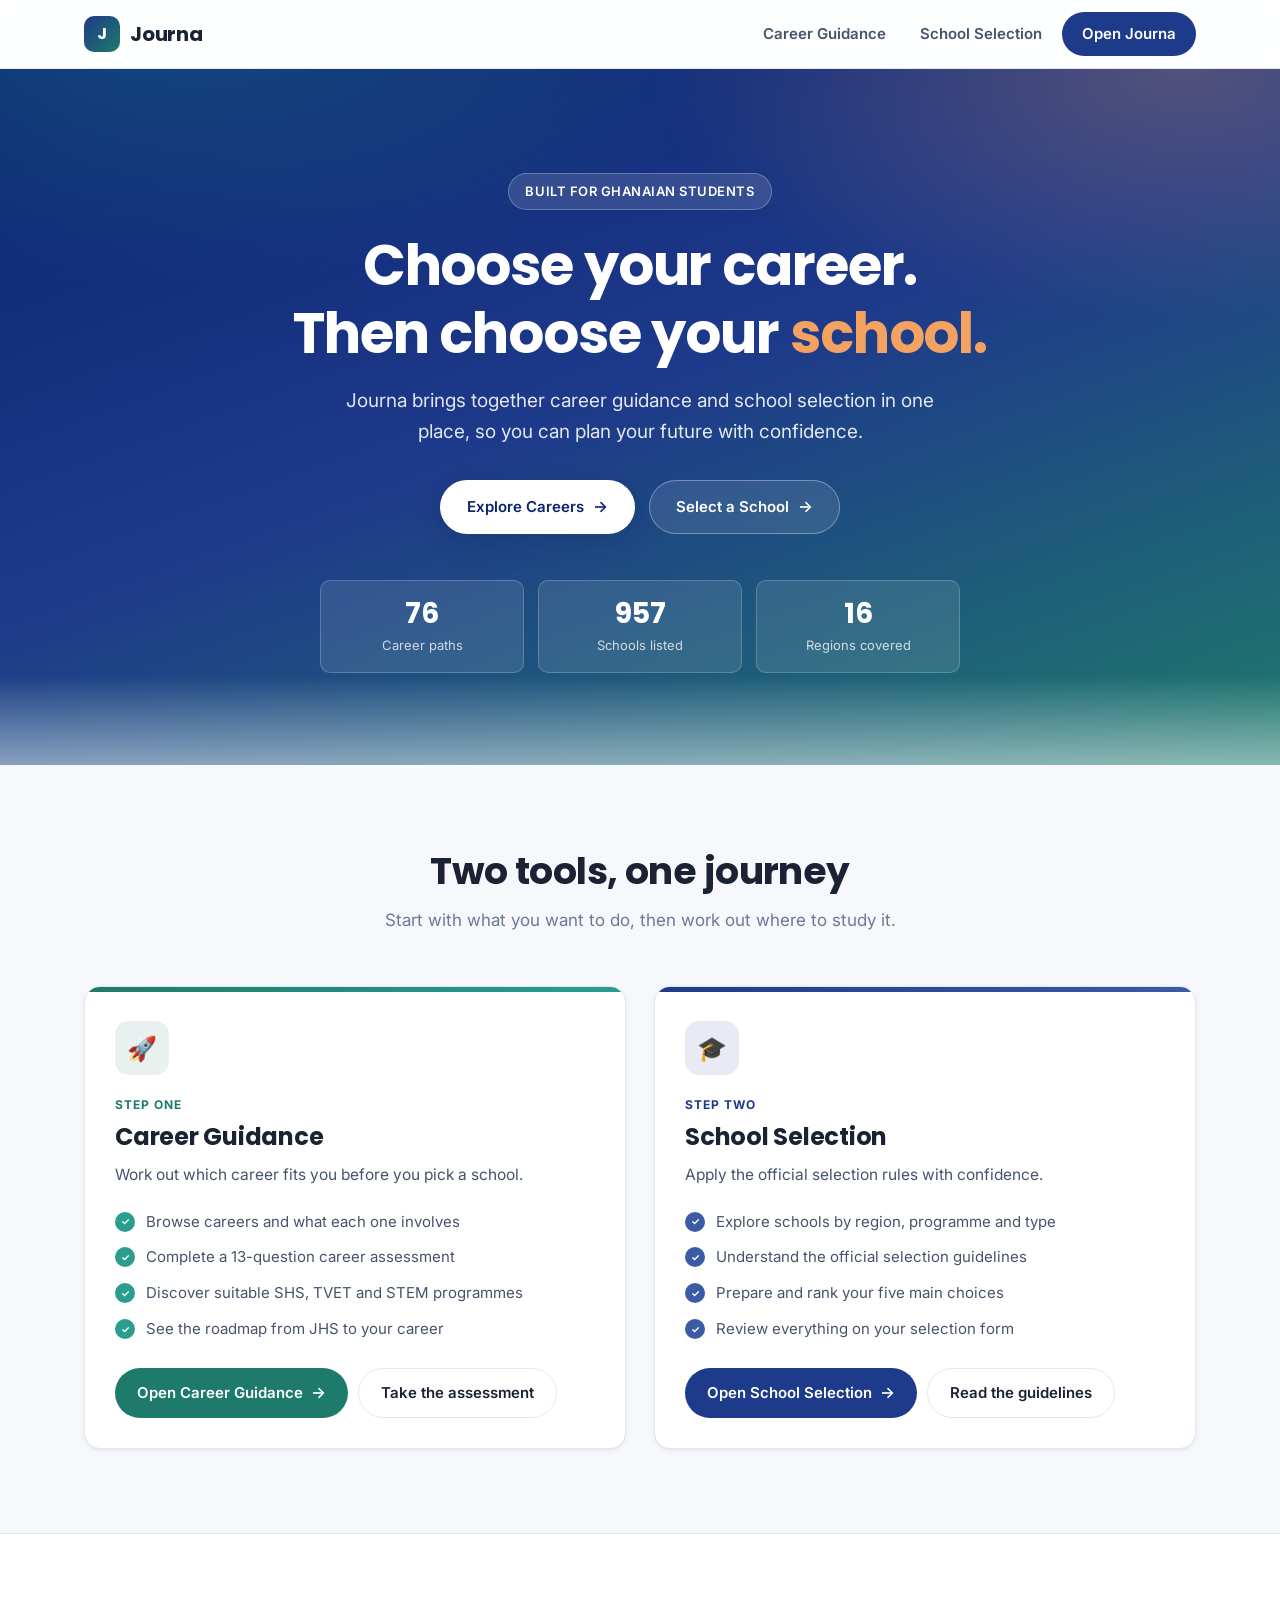
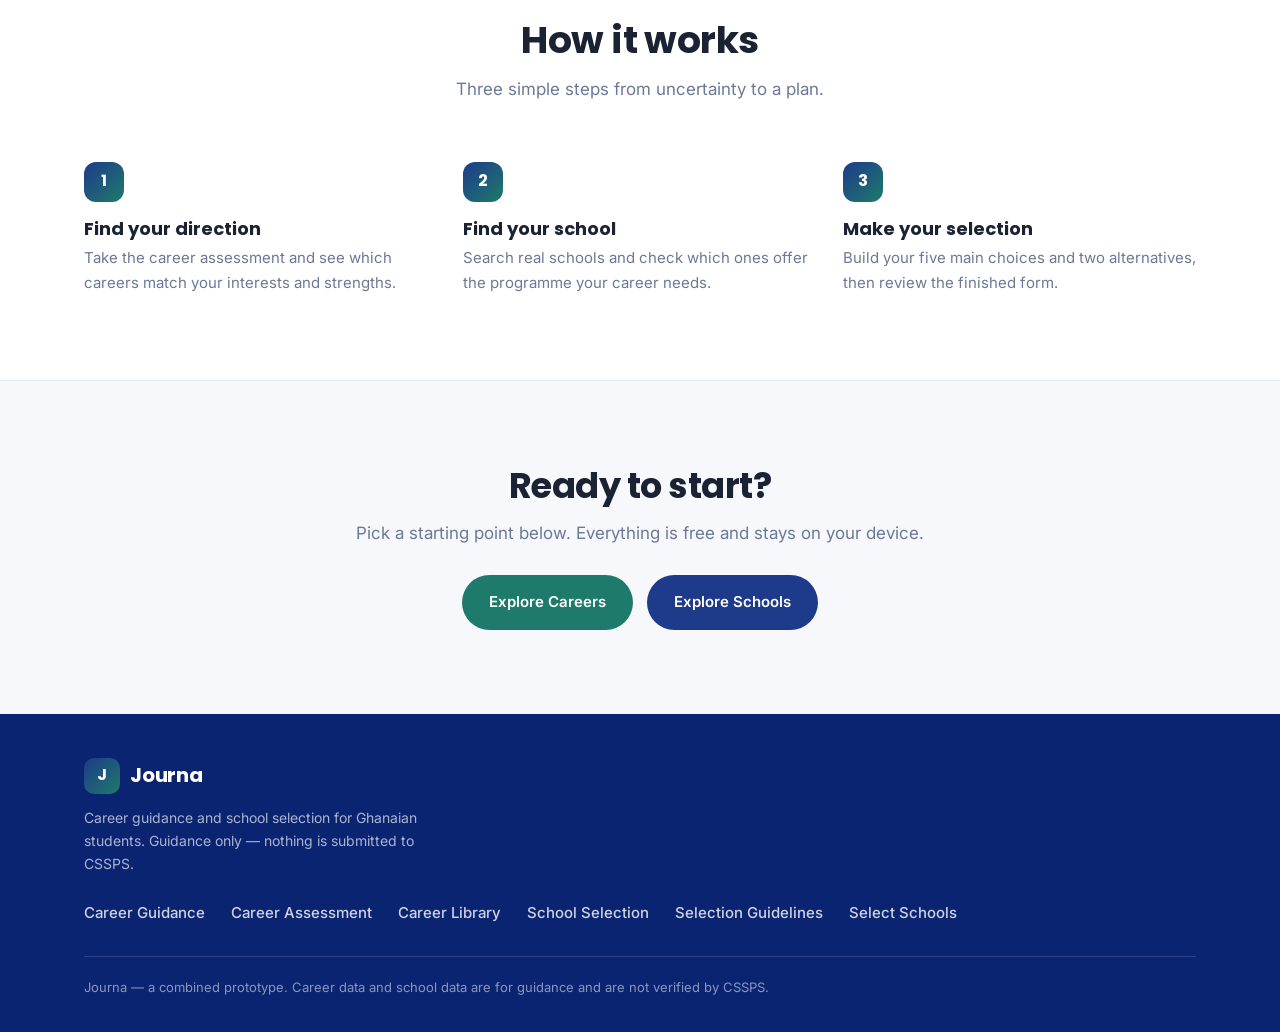
==== index.html @ 2ab00b9f "Initial commit: combined Journa product with landing page Combines two existing products into one re" ====
<!DOCTYPE html>
<html lang="en">
<head>
<meta charset="UTF-8">
<meta name="viewport" content="width=device-width, initial-scale=1.0">
<title>Journa - Career Guidance and School Selection for Ghanaian Students</title>
<meta name="description" content="Journa helps Ghanaian students choose a career and a school. Explore careers, take the assessment, find the right programme, and prepare your school selections.">

<link rel="preconnect" href="https://fonts.googleapis.com">
<link rel="preconnect" href="https://fonts.gstatic.com" crossorigin>
<link href="https://fonts.googleapis.com/css2?family=Inter:wght@400;500;600;700&family=Poppins:wght@600;700&display=swap" rel="stylesheet">

<style>
/* ============================================================
   JOURNA landing page - self-contained styles.
   Deliberately scoped to this file only so the two applications
   in career-guidance/ and school-selection/ keep their own designs.
   Palette matches the shared design tokens used by both apps.
   ============================================================ */

:root {
  --jn-navy: #1E3A8A;
  --jn-navy-dark: #0A2472;
  --jn-navy-light: #3B5BA5;
  --jn-teal: #1E7B6B;
  --jn-teal-light: #2A9D8F;
  --jn-orange: #F4A261;
  --jn-coral: #E76F51;
  --jn-ink: #1A2233;
  --jn-body: #46536B;
  --jn-muted: #6B7896;
  --jn-line: #E2E8F2;
  --jn-bg: #F6F8FC;
  --jn-white: #FFFFFF;
  --jn-radius: 16px;
  --jn-radius-sm: 10px;
  --jn-shadow-sm: 0 1px 2px rgba(26, 34, 51, .06), 0 2px 8px rgba(26, 34, 51, .04);
  --jn-shadow: 0 4px 12px rgba(26, 34, 51, .07), 0 12px 32px rgba(26, 34, 51, .07);
  --jn-shadow-lg: 0 8px 24px rgba(26, 34, 51, .10), 0 24px 56px rgba(26, 34, 51, .10);
  --jn-max: 1160px;
  --jn-font: 'Inter', -apple-system, BlinkMacSystemFont, 'Segoe UI', Roboto, Helvetica, Arial, sans-serif;
  --jn-display: 'Poppins', var(--jn-font);
}

*, *::before, *::after { box-sizing: border-box; }

html { scroll-behavior: smooth; }

body {
  margin: 0;
  font-family: var(--jn-font);
  color: var(--jn-body);
  background: var(--jn-bg);
  line-height: 1.65;
  -webkit-font-smoothing: antialiased;
}

h1, h2, h3, h4 { font-family: var(--jn-display); color: var(--jn-ink); line-height: 1.2; margin: 0; }
p { margin: 0; }
a { color: inherit; }

.jn-wrap { width: 100%; max-width: var(--jn-max); margin: 0 auto; padding: 0 24px; }

/* ---------- Top bar ---------- */
.jn-topbar {
  position: sticky; top: 0; z-index: 50;
  background: rgba(255, 255, 255, .88);
  backdrop-filter: blur(12px);
  -webkit-backdrop-filter: blur(12px);
  border-bottom: 1px solid var(--jn-line);
}
.jn-topbar-inner {
  display: flex; align-items: center; justify-content: space-between;
  gap: 16px; min-height: 68px;
}
.jn-brand { display: inline-flex; align-items: center; gap: 10px; text-decoration: none; }
.jn-brand-mark {
  width: 36px; height: 36px; border-radius: 10px; flex: 0 0 auto;
  background: linear-gradient(135deg, var(--jn-navy) 0%, var(--jn-teal) 100%);
  color: var(--jn-white); font-family: var(--jn-display); font-weight: 700;
  display: inline-flex; align-items: center; justify-content: center; font-size: 1rem;
}
.jn-brand-name { font-family: var(--jn-display); font-weight: 700; font-size: 1.25rem; color: var(--jn-ink); letter-spacing: -.01em; }
.jn-brand-tag { display: none; color: var(--jn-muted); font-size: .8125rem; font-weight: 500; }

.jn-nav { display: flex; align-items: center; gap: 6px; }
.jn-nav a {
  text-decoration: none; font-weight: 600; font-size: .9375rem;
  padding: 9px 14px; border-radius: 999px; color: var(--jn-body);
  transition: background .18s ease, color .18s ease;
  white-space: nowrap;
}
.jn-nav a:hover { background: var(--jn-bg); color: var(--jn-navy); }
.jn-nav a.jn-nav-cta {
  background: var(--jn-navy); color: var(--jn-white); padding: 10px 20px;
}
.jn-nav a.jn-nav-cta:hover { background: var(--jn-navy-dark); color: var(--jn-white); }

/* ---------- Hero ---------- */
.jn-hero {
  position: relative; overflow: hidden;
  background:
    radial-gradient(1000px 460px at 12% -10%, rgba(42, 157, 143, .30), transparent 62%),
    radial-gradient(880px 420px at 92% 0%, rgba(244, 162, 97, .26), transparent 60%),
    linear-gradient(160deg, #0A2472 0%, #1E3A8A 48%, #1E7B6B 100%);
  color: var(--jn-white);
  padding: clamp(56px, 9vw, 104px) 0 clamp(52px, 8vw, 92px);
}
.jn-hero::after {
  content: ""; position: absolute; inset: auto 0 -1px; height: 90px;
  background: linear-gradient(to bottom, transparent, var(--jn-bg));
  opacity: .5; pointer-events: none;
}
.jn-hero-inner { position: relative; z-index: 1; text-align: center; max-width: 780px; margin: 0 auto; }
.jn-eyebrow {
  display: inline-flex; align-items: center; gap: 8px;
  background: rgba(255, 255, 255, .13);
  border: 1px solid rgba(255, 255, 255, .26);
  padding: 7px 16px; border-radius: 999px;
  font-size: .8125rem; font-weight: 600; letter-spacing: .04em; text-transform: uppercase;
  margin-bottom: 22px;
}
.jn-hero h1 {
  color: var(--jn-white); font-size: clamp(2.1rem, 6vw, 3.5rem);
  letter-spacing: -.02em; margin-bottom: 18px;
}
.jn-hero h1 span { color: var(--jn-orange); }
.jn-hero-lead { font-size: clamp(1rem, 2.4vw, 1.1875rem); color: rgba(255,255,255,.88); max-width: 620px; margin: 0 auto 32px; }
.jn-hero-actions { display: flex; flex-wrap: wrap; gap: 14px; justify-content: center; }
.jn-btn {
  display: inline-flex; align-items: center; justify-content: center; gap: 9px;
  padding: 14px 26px; border-radius: 999px; text-decoration: none;
  font-weight: 600; font-size: .9375rem; border: 1.5px solid transparent;
  transition: transform .18s ease, box-shadow .18s ease, background .18s ease;
  cursor: pointer;
}
.jn-btn:active { transform: translateY(1px); }
.jn-btn-solid { background: var(--jn-white); color: var(--jn-navy-dark); box-shadow: var(--jn-shadow); }
.jn-btn-solid:hover { box-shadow: var(--jn-shadow-lg); }
.jn-btn-ghost { background: rgba(255,255,255,.10); color: var(--jn-white); border-color: rgba(255,255,255,.34); }
.jn-btn-ghost:hover { background: rgba(255,255,255,.18); }
.jn-btn-arrow { font-size: 1.05em; line-height: 1; }

.jn-hero-stats {
  display: grid; grid-template-columns: repeat(3, 1fr);
  gap: 14px; max-width: 640px; margin: 46px auto 0;
}
.jn-hero-stat {
  background: rgba(255,255,255,.10); border: 1px solid rgba(255,255,255,.20);
  border-radius: var(--jn-radius-sm); padding: 16px 12px;
}
.jn-hero-stat b { display: block; font-family: var(--jn-display); font-size: clamp(1.25rem, 3.4vw, 1.75rem); color: var(--jn-white); line-height: 1.2; }
.jn-hero-stat small { display: block; color: rgba(255,255,255,.76); font-size: .8125rem; margin-top: 4px; }

/* ---------- Section shell ---------- */
.jn-section { padding: clamp(52px, 7vw, 84px) 0; }
.jn-section-head { text-align: center; max-width: 660px; margin: 0 auto clamp(34px, 5vw, 52px); }
.jn-section-head h2 { font-size: clamp(1.6rem, 4.4vw, 2.35rem); letter-spacing: -.015em; margin-bottom: 12px; }
.jn-section-head p { color: var(--jn-muted); font-size: 1.0625rem; }

/* ---------- Service cards ---------- */
.jn-services { display: grid; grid-template-columns: repeat(2, 1fr); gap: 28px; }

.jn-card {
  background: var(--jn-white); border: 1px solid var(--jn-line);
  border-radius: var(--jn-radius); padding: 34px 30px 30px;
  box-shadow: var(--jn-shadow-sm); position: relative; overflow: hidden;
  display: flex; flex-direction: column;
  transition: transform .22s ease, box-shadow .22s ease, border-color .22s ease;
}
.jn-card:hover { transform: translateY(-4px); box-shadow: var(--jn-shadow-lg); }
.jn-card::before {
  content: ""; position: absolute; inset: 0 0 auto 0; height: 5px;
}
.jn-card-career::before { background: linear-gradient(90deg, var(--jn-teal), var(--jn-teal-light)); }
.jn-card-school::before { background: linear-gradient(90deg, var(--jn-navy), var(--jn-navy-light)); }

.jn-card-icon {
  width: 54px; height: 54px; border-radius: 14px; margin-bottom: 20px;
  display: inline-flex; align-items: center; justify-content: center;
  font-size: 1.5rem;
}
.jn-card-career .jn-card-icon { background: rgba(30, 123, 107, .10); color: var(--jn-teal); }
.jn-card-school .jn-card-icon { background: rgba(30, 58, 138, .10); color: var(--jn-navy); }

.jn-card-kicker {
  display: inline-block; font-size: .75rem; font-weight: 700; letter-spacing: .08em;
  text-transform: uppercase; margin-bottom: 8px;
}
.jn-card-career .jn-card-kicker { color: var(--jn-teal); }
.jn-card-school .jn-card-kicker { color: var(--jn-navy); }

.jn-card h3 { font-size: 1.5rem; letter-spacing: -.01em; margin-bottom: 10px; }
.jn-card-tag { color: var(--jn-body); font-size: .9688rem; margin-bottom: 22px; }

.jn-list { list-style: none; margin: 0 0 26px; padding: 0; display: grid; gap: 11px; }
.jn-list li { display: flex; gap: 11px; align-items: flex-start; font-size: .9375rem; color: var(--jn-body); }
.jn-list .jn-tick {
  flex: 0 0 auto; width: 20px; height: 20px; margin-top: 2px; border-radius: 50%;
  display: inline-flex; align-items: center; justify-content: center;
  font-size: .625rem; font-weight: 700; color: var(--jn-white);
}
.jn-card-career .jn-list .jn-tick { background: var(--jn-teal-light); }
.jn-card-school .jn-list .jn-tick { background: var(--jn-navy-light); }

.jn-card-actions { margin-top: auto; display: flex; flex-wrap: wrap; gap: 10px; }
.jn-card-btn {
  display: inline-flex; align-items: center; gap: 8px;
  padding: 12px 22px; border-radius: 999px; text-decoration: none;
  font-weight: 600; font-size: .9375rem; color: var(--jn-white);
  transition: transform .18s ease, box-shadow .18s ease, filter .18s ease;
}
.jn-card-btn:hover { transform: translateY(-2px); box-shadow: var(--jn-shadow); filter: brightness(1.06); }
.jn-card-career .jn-card-btn { background: var(--jn-teal); }
.jn-card-school .jn-card-btn { background: var(--jn-navy); }
.jn-card-btn.jn-ghost-btn { background: transparent; color: var(--jn-ink); border: 1.5px solid var(--jn-line); }
.jn-card-btn.jn-ghost-btn:hover { background: var(--jn-bg); box-shadow: none; filter: none; }

/* ---------- Steps strip ---------- */
.jn-steps-section { background: var(--jn-white); border-top: 1px solid var(--jn-line); border-bottom: 1px solid var(--jn-line); }
.jn-steps { display: grid; grid-template-columns: repeat(3, 1fr); gap: 26px; }
.jn-step { position: relative; padding-top: 6px; }
.jn-step-num {
  width: 40px; height: 40px; border-radius: 12px; margin-bottom: 16px;
  background: linear-gradient(135deg, var(--jn-navy), var(--jn-teal));
  color: var(--jn-white); font-family: var(--jn-display); font-weight: 700;
  display: inline-flex; align-items: center; justify-content: center;
}
.jn-step h3 { font-size: 1.125rem; margin-bottom: 7px; }
.jn-step p { font-size: .9375rem; color: var(--jn-muted); }

/* ---------- Closing CTA ---------- */
.jn-closing { text-align: center; }
.jn-closing h2 { font-size: clamp(1.55rem, 4.2vw, 2.2rem); letter-spacing: -.015em; margin-bottom: 12px; }
.jn-closing p { color: var(--jn-muted); margin-bottom: 28px; font-size: 1.0625rem; }
.jn-closing-actions { display: flex; flex-wrap: wrap; gap: 14px; justify-content: center; }
.jn-btn-primary { background: var(--jn-navy); color: var(--jn-white); }
.jn-btn-primary:hover { background: var(--jn-navy-dark); }
.jn-btn-teal { background: var(--jn-teal); color: var(--jn-white); }
.jn-btn-teal:hover { background: #17604f; }

/* ---------- Footer ---------- */
.jn-footer { background: #0A2472; color: rgba(255,255,255,.72); padding: 44px 0 34px; }
.jn-footer-inner { display: flex; flex-wrap: wrap; gap: 26px; justify-content: space-between; align-items: flex-start; }
.jn-footer-brand { max-width: 340px; }
.jn-footer-brand .jn-brand-name { color: var(--jn-white); }
.jn-footer-brand p { font-size: .875rem; margin-top: 12px; color: rgba(255,255,255,.66); }
.jn-footer-links { display: flex; flex-wrap: wrap; gap: 10px 26px; }
.jn-footer-links a {
  color: rgba(255,255,255,.80); text-decoration: none; font-size: .9375rem; font-weight: 500;
  transition: color .18s ease;
}
.jn-footer-links a:hover { color: var(--jn-orange); }
.jn-footer-note {
  margin-top: 30px; padding-top: 20px; border-top: 1px solid rgba(255,255,255,.14);
  font-size: .8125rem; color: rgba(255,255,255,.52);
}

/* ---------- Responsive ---------- */
@media (max-width: 900px) {
  .jn-services { grid-template-columns: 1fr; gap: 22px; }
  .jn-steps { grid-template-columns: 1fr; gap: 26px; text-align: left; }
  .jn-step { display: grid; grid-template-columns: 40px 1fr; gap: 0 16px; align-items: start; }
  .jn-step-num { grid-row: span 2; margin-bottom: 0; }
  .jn-brand-tag { display: none; }
}

@media (max-width: 720px) {
  .jn-wrap { padding: 0 18px; }
  .jn-nav a:not(.jn-nav-cta) { display: none; }
  .jn-hero { padding: 46px 0 54px; }
  .jn-hero-stats { grid-template-columns: 1fr; max-width: 380px; }
  .jn-hero-stat { display: flex; align-items: baseline; justify-content: center; gap: 8px; padding: 13px 12px; }
  .jn-hero-stat b { font-size: 1.25rem; }
  .jn-hero-stat small { margin-top: 0; }
  .jn-card { padding: 28px 22px 24px; }
  .jn-card h3 { font-size: 1.3125rem; }
  .jn-hero-actions .jn-btn, .jn-closing-actions .jn-btn { width: 100%; }
  .jn-card-actions .jn-card-btn { flex: 1 1 100%; justify-content: center; }
  .jn-footer-inner { flex-direction: column; }
}

@media (max-width: 400px) {
  .jn-hero-actions .jn-btn { padding: 13px 18px; font-size: .875rem; }
  .jn-brand-name { font-size: 1.125rem; }
}
</style>
</head>

<body>

<!-- ================= Top bar ================= -->
<header class="jn-topbar">
  <div class="jn-wrap jn-topbar-inner">
    <a class="jn-brand" href="index.html">
      <span class="jn-brand-mark">J</span>
      <span class="jn-brand-name">Journa</span>
      <span class="jn-brand-tag">Career &amp; School Guidance</span>
    </a>
    <nav class="jn-nav" aria-label="Primary">
      <a href="#career-guidance">Career Guidance</a>
      <a href="#school-selection">School Selection</a>
      <a class="jn-nav-cta" href="school-selection/index.html">Open Journa</a>
    </nav>
  </div>
</header>

<!-- ================= Hero ================= -->
<section class="jn-hero">
  <div class="jn-wrap jn-hero-inner">
    <span class="jn-eyebrow">Built for Ghanaian students</span>
    <h1>Choose your career.<br>Then choose your <span>school.</span></h1>
    <p class="jn-hero-lead">
      Journa brings together career guidance and school selection in one place,
      so you can plan your future with confidence.
    </p>
    <div class="jn-hero-actions">
      <a class="jn-btn jn-btn-solid" href="career-guidance/JOURNA%20-Project/index.html">
        Explore Careers <span class="jn-btn-arrow">&#8594;</span>
      </a>
      <a class="jn-btn jn-btn-ghost" href="school-selection/index.html">
        Select a School <span class="jn-btn-arrow">&#8594;</span>
      </a>
    </div>

    <div class="jn-hero-stats">
      <div class="jn-hero-stat"><b>76</b><small>Career paths</small></div>
      <div class="jn-hero-stat"><b>957</b><small>Schools listed</small></div>
      <div class="jn-hero-stat"><b>16</b><small>Regions covered</small></div>
    </div>
  </div>
</section>

<!-- ================= Services ================= -->
<section class="jn-section" id="services">
  <div class="jn-wrap">
    <div class="jn-section-head">
      <h2>Two tools, one journey</h2>
      <p>Start with what you want to do, then work out where to study it.</p>
    </div>

    <div class="jn-services">

      <!-- Career Guidance -->
      <article class="jn-card jn-card-career" id="career-guidance">
        <div class="jn-card-icon" aria-hidden="true">&#128640;</div>
        <span class="jn-card-kicker">Step one</span>
        <h3>Career Guidance</h3>
        <p class="jn-card-tag">Work out which career fits you before you pick a school.</p>
        <ul class="jn-list">
          <li><span class="jn-tick">&#10003;</span> Browse careers and what each one involves</li>
          <li><span class="jn-tick">&#10003;</span> Complete a 13-question career assessment</li>
          <li><span class="jn-tick">&#10003;</span> Discover suitable SHS, TVET and STEM programmes</li>
          <li><span class="jn-tick">&#10003;</span> See the roadmap from JHS to your career</li>
        </ul>
        <div class="jn-card-actions">
          <a class="jn-card-btn" href="career-guidance/JOURNA%20-Project/index.html">
            Open Career Guidance <span class="jn-btn-arrow">&#8594;</span>
          </a>
          <a class="jn-card-btn jn-ghost-btn" href="career-guidance/JOURNA%20-Project/assessment.html">Take the assessment</a>
        </div>
      </article>

      <!-- School Selection -->
      <article class="jn-card jn-card-school" id="school-selection">
        <div class="jn-card-icon" aria-hidden="true">&#127891;</div>
        <span class="jn-card-kicker">Step two</span>
        <h3>School Selection</h3>
        <p class="jn-card-tag">Apply the official selection rules with confidence.</p>
        <ul class="jn-list">
          <li><span class="jn-tick">&#10003;</span> Explore schools by region, programme and type</li>
          <li><span class="jn-tick">&#10003;</span> Understand the official selection guidelines</li>
          <li><span class="jn-tick">&#10003;</span> Prepare and rank your five main choices</li>
          <li><span class="jn-tick">&#10003;</span> Review everything on your selection form</li>
        </ul>
        <div class="jn-card-actions">
          <a class="jn-card-btn" href="school-selection/index.html">
            Open School Selection <span class="jn-btn-arrow">&#8594;</span>
          </a>
          <a class="jn-card-btn jn-ghost-btn" href="school-selection/guidelines/index.html">Read the guidelines</a>
        </div>
      </article>

    </div>
  </div>
</section>

<!-- ================= Steps ================= -->
<section class="jn-section jn-steps-section">
  <div class="jn-wrap">
    <div class="jn-section-head">
      <h2>How it works</h2>
      <p>Three simple steps from uncertainty to a plan.</p>
    </div>
    <div class="jn-steps">
      <div class="jn-step">
        <div class="jn-step-num">1</div>
        <h3>Find your direction</h3>
        <p>Take the career assessment and see which careers match your interests and strengths.</p>
      </div>
      <div class="jn-step">
        <div class="jn-step-num">2</div>
        <h3>Find your school</h3>
        <p>Search real schools and check which ones offer the programme your career needs.</p>
      </div>
      <div class="jn-step">
        <div class="jn-step-num">3</div>
        <h3>Make your selection</h3>
        <p>Build your five main choices and two alternatives, then review the finished form.</p>
      </div>
    </div>
  </div>
</section>

<!-- ================= Closing ================= -->
<section class="jn-section jn-closing">
  <div class="jn-wrap">
    <h2>Ready to start?</h2>
    <p>Pick a starting point below. Everything is free and stays on your device.</p>
    <div class="jn-closing-actions">
      <a class="jn-btn jn-btn-teal" href="career-guidance/JOURNA%20-Project/index.html">Explore Careers</a>
      <a class="jn-btn jn-btn-primary" href="school-selection/index.html">Explore Schools</a>
    </div>
  </div>
</section>

<!-- ================= Footer ================= -->
<footer class="jn-footer">
  <div class="jn-wrap">
    <div class="jn-footer-inner">
      <div class="jn-footer-brand">
        <div class="jn-brand">
          <span class="jn-brand-mark">J</span>
          <span class="jn-brand-name">Journa</span>
        </div>
        <p>Career guidance and school selection for Ghanaian students. Guidance only &mdash; nothing is submitted to CSSPS.</p>
      </div>
      <div class="jn-footer-links">
        <a href="career-guidance/JOURNA%20-Project/index.html">Career Guidance</a>
        <a href="career-guidance/JOURNA%20-Project/assessment.html">Career Assessment</a>
        <a href="career-guidance/JOURNA%20-Project/career-library.html">Career Library</a>
        <a href="school-selection/index.html">School Selection</a>
        <a href="school-selection/guidelines/index.html">Selection Guidelines</a>
        <a href="school-selection/selection/index.html">Select Schools</a>
      </div>
    </div>
    <p class="jn-footer-note">Journa &mdash; a combined prototype. Career data and school data are for guidance and are not verified by CSSPS.</p>
  </div>
</footer>

</body>
</html>
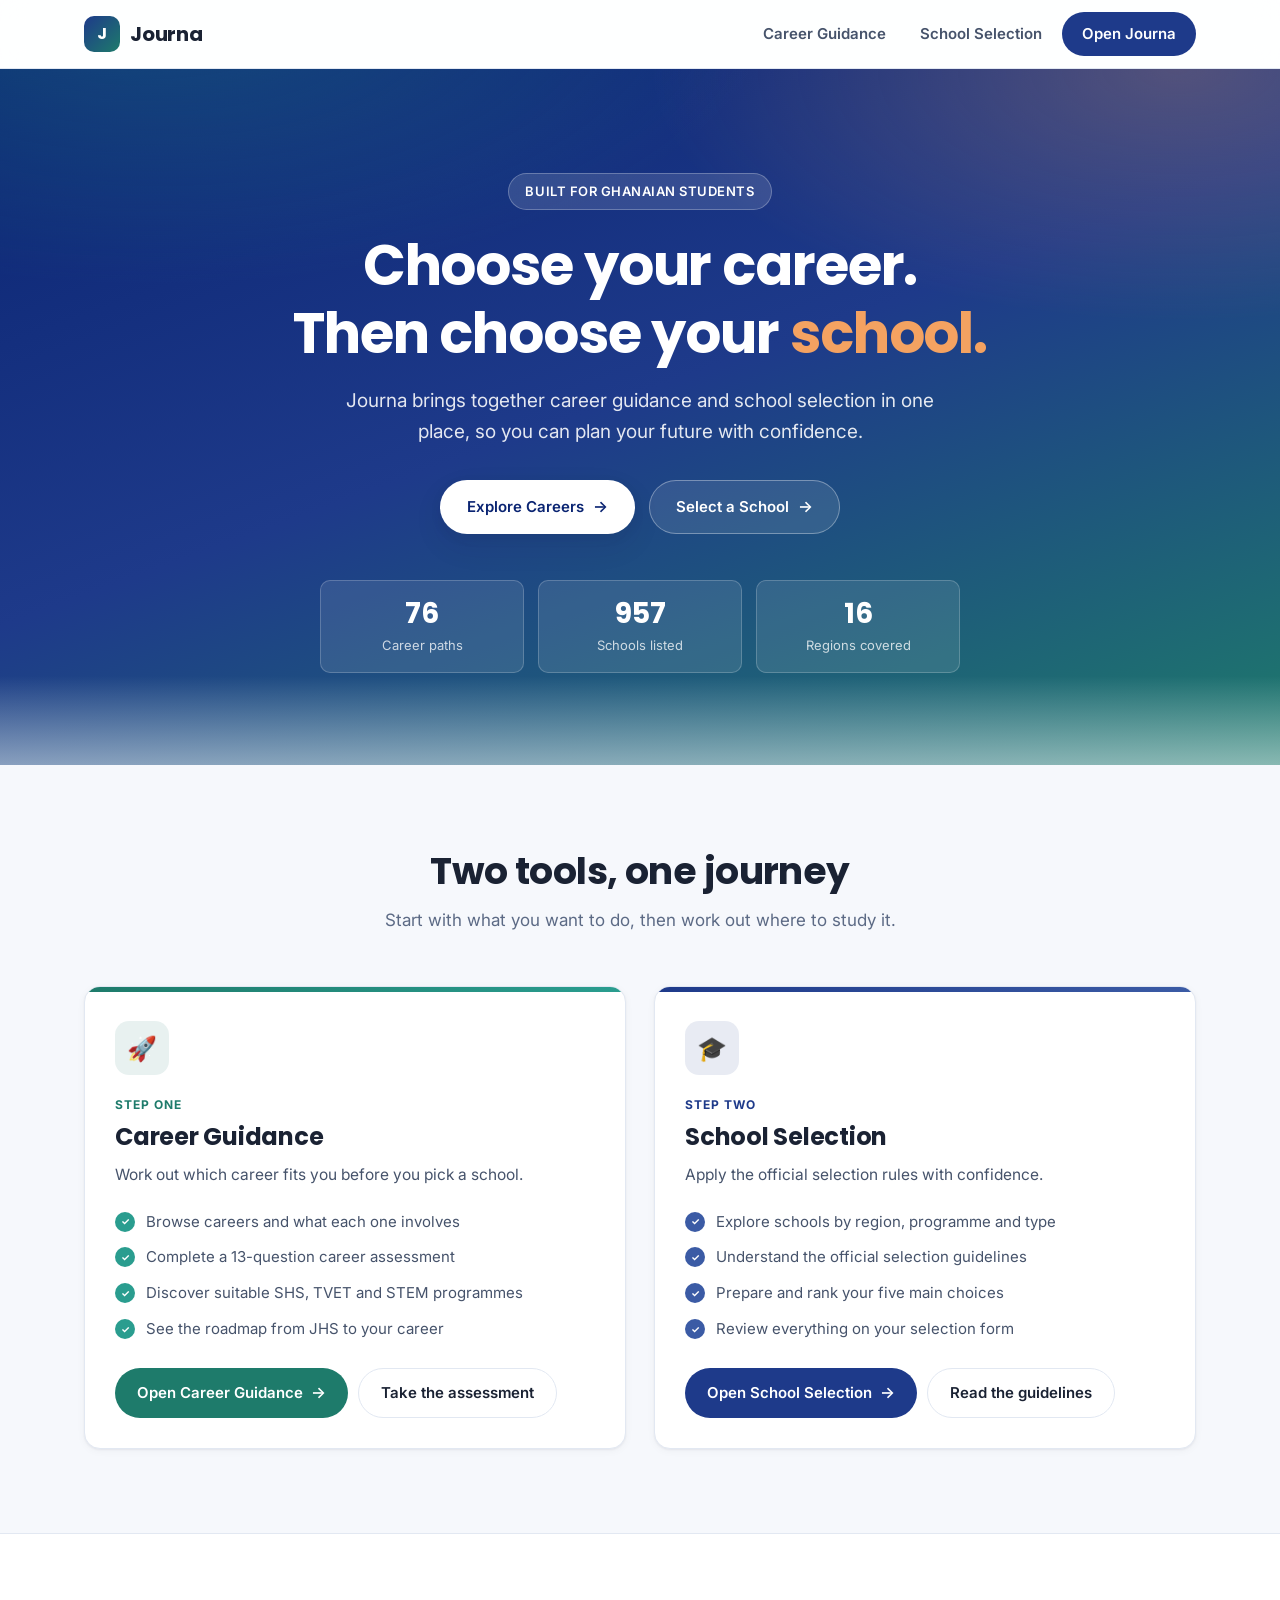
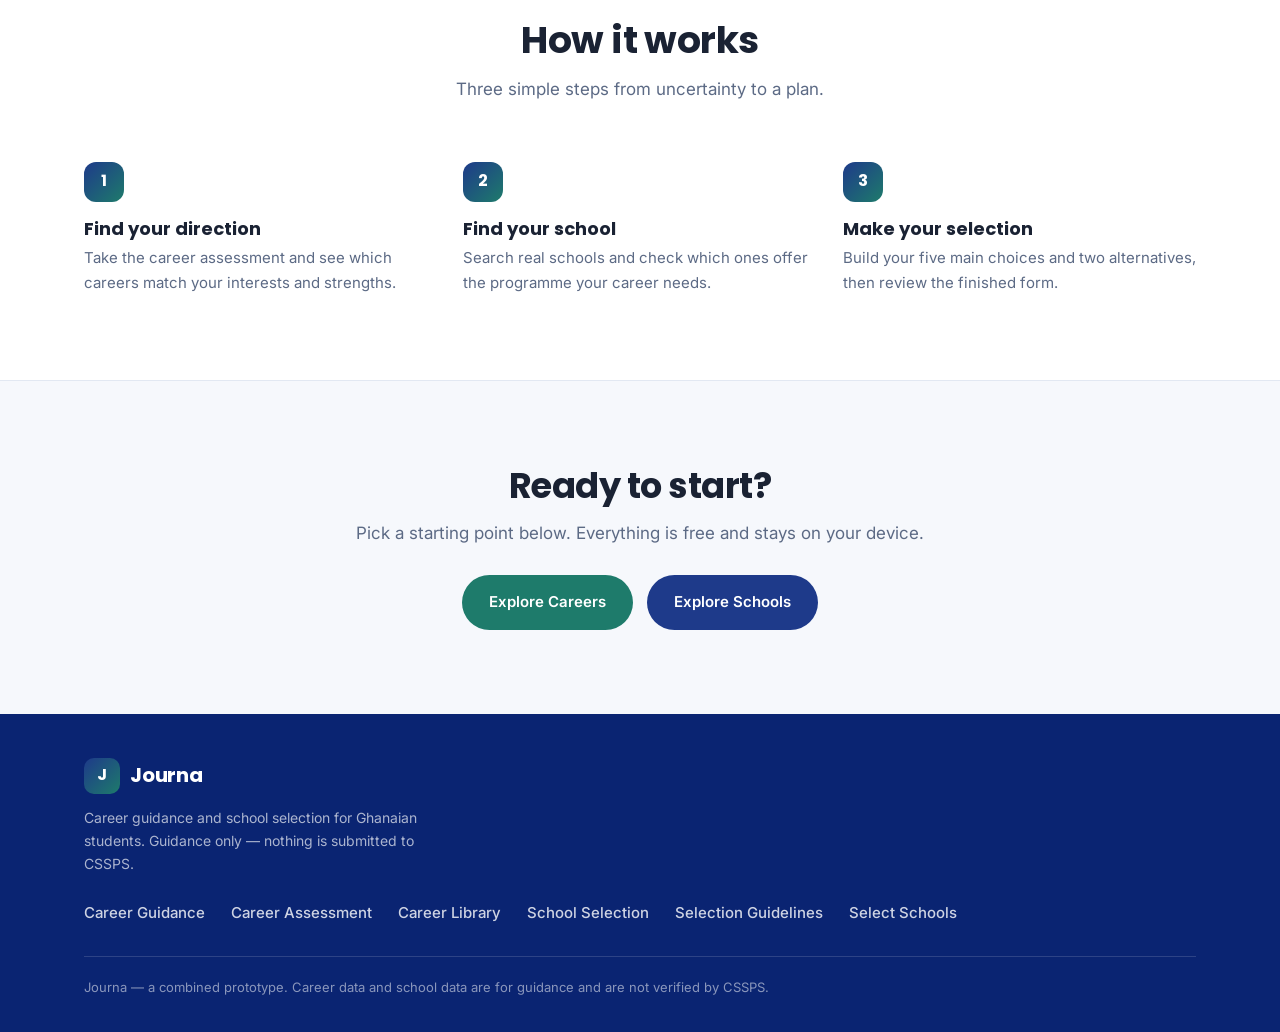
==== commit 9c8b1fa8: "Landing page: fix text contrast and add main landmark Accessibility audit (Lighthouse + axe-core) re" ====
--- a/index.html
+++ b/index.html
@@ -28,7 +28,7 @@
   --jn-coral: #E76F51;
   --jn-ink: #1A2233;
   --jn-body: #46536B;
-  --jn-muted: #6B7896;
+  --jn-muted: #5C6A85;
   --jn-line: #E2E8F2;
   --jn-bg: #F6F8FC;
   --jn-white: #FFFFFF;
@@ -304,6 +304,8 @@
     </nav>
   </div>
 </header>
+
+<main>
 
 <!-- ================= Hero ================= -->
 <section class="jn-hero">
@@ -424,6 +426,8 @@
   </div>
 </section>
 
+</main>
+
 <!-- ================= Footer ================= -->
 <footer class="jn-footer">
   <div class="jn-wrap">
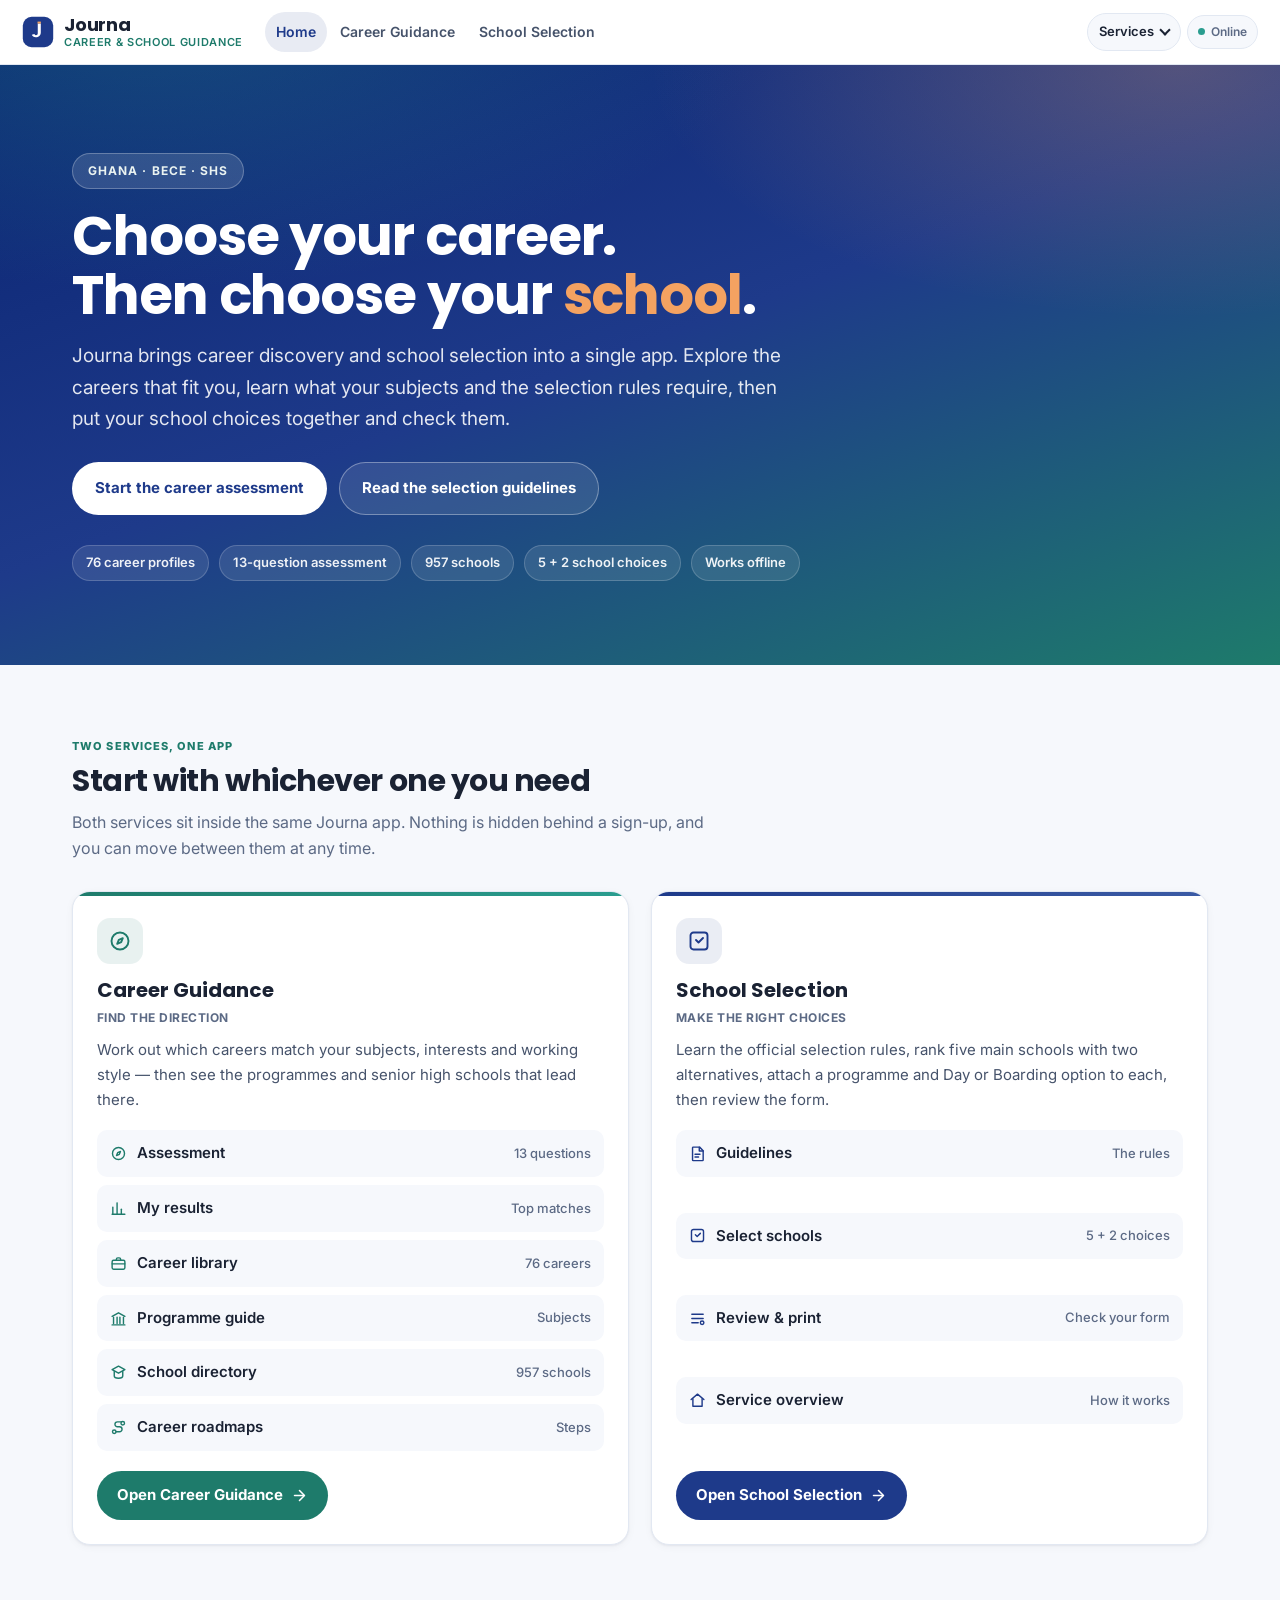
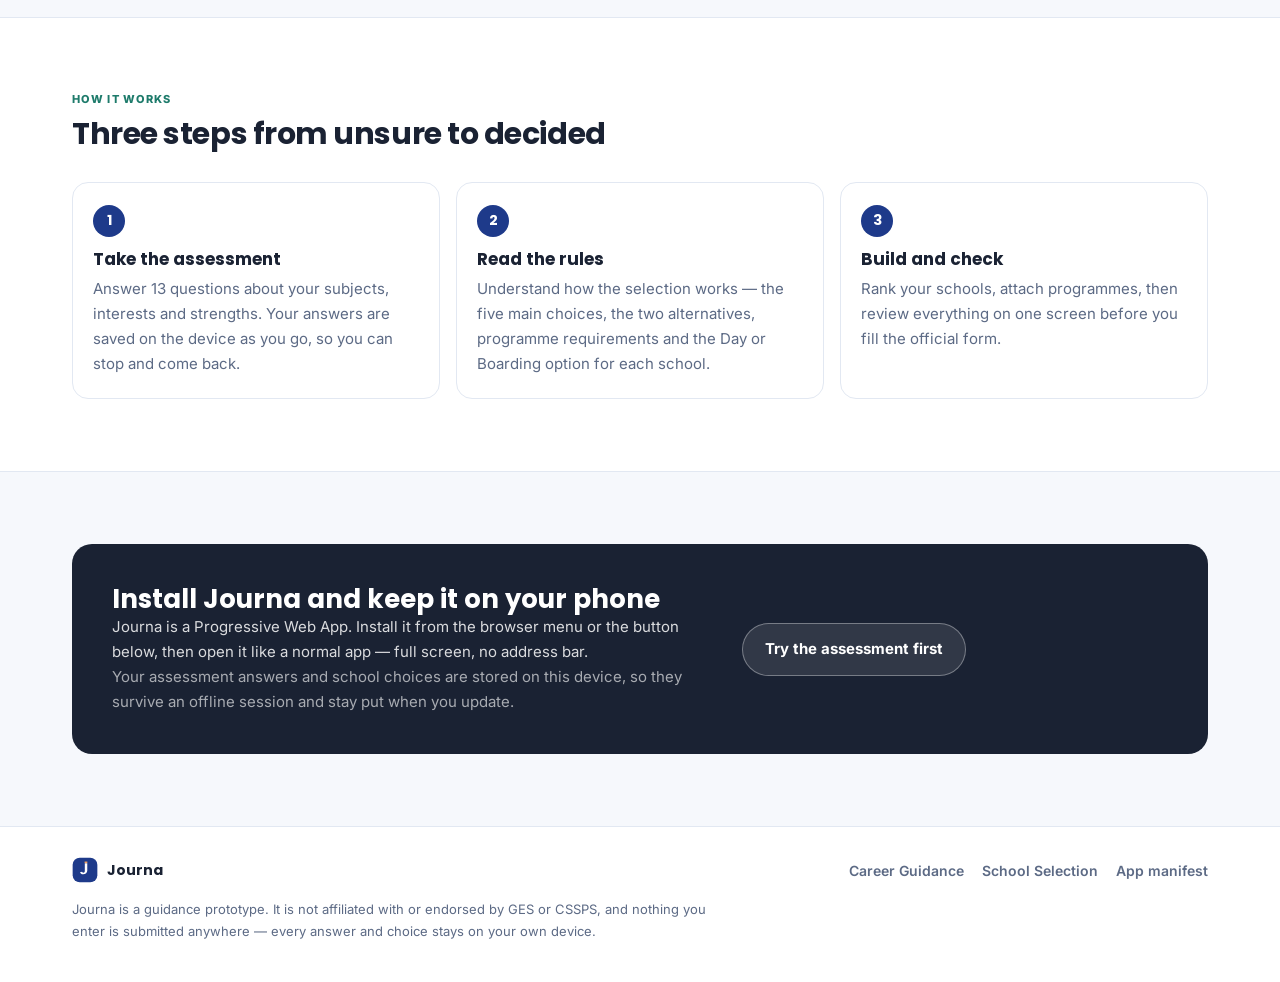
==== commit 161e7283: "Make Journa a unified installable offline PWA with shared shell" ====
--- a/index.html
+++ b/index.html
@@ -3,43 +3,33 @@
 <head>
 <meta charset="UTF-8">
 <meta name="viewport" content="width=device-width, initial-scale=1.0">
-<title>Journa - Career Guidance and School Selection for Ghanaian Students</title>
-<meta name="description" content="Journa helps Ghanaian students choose a career and a school. Explore careers, take the assessment, find the right programme, and prepare your school selections.">
+<title>Journa — Career Guidance and School Selection for Ghanaian Students</title>
+<meta name="description" content="Journa brings career discovery and school selection into one app. Explore 76 careers, take the 13-question assessment, read the selection guidelines and review your school choices.">
+
+<meta name="theme-color" content="#1E3A8A">
+<link rel="manifest" href="manifest.webmanifest">
+<link rel="icon" type="image/png" href="assets/journa/icons/favicon-32.png">
+<link rel="apple-touch-icon" href="assets/journa/icons/apple-touch-icon.png">
 
 <link rel="preconnect" href="https://fonts.googleapis.com">
 <link rel="preconnect" href="https://fonts.gstatic.com" crossorigin>
 <link href="https://fonts.googleapis.com/css2?family=Inter:wght@400;500;600;700&family=Poppins:wght@600;700&display=swap" rel="stylesheet">
 
+<!-- The shared application shell: design tokens, app bar, install prompt. -->
+<link rel="stylesheet" href="assets/journa/shell.css">
+
 <style>
 /* ============================================================
-   JOURNA landing page - self-contained styles.
-   Deliberately scoped to this file only so the two applications
-   in career-guidance/ and school-selection/ keep their own designs.
-   Palette matches the shared design tokens used by both apps.
+   JOURNA — application home.
+   Page styles only. The design tokens, colours, spacing rhythm
+   and chrome come from the shared shell (assets/journa/shell.css)
+   so the home page and the two services read as one product.
    ============================================================ */
 
 :root {
-  --jn-navy: #1E3A8A;
-  --jn-navy-dark: #0A2472;
-  --jn-navy-light: #3B5BA5;
-  --jn-teal: #1E7B6B;
-  --jn-teal-light: #2A9D8F;
-  --jn-orange: #F4A261;
-  --jn-coral: #E76F51;
-  --jn-ink: #1A2233;
-  --jn-body: #46536B;
-  --jn-muted: #5C6A85;
-  --jn-line: #E2E8F2;
-  --jn-bg: #F6F8FC;
-  --jn-white: #FFFFFF;
-  --jn-radius: 16px;
-  --jn-radius-sm: 10px;
-  --jn-shadow-sm: 0 1px 2px rgba(26, 34, 51, .06), 0 2px 8px rgba(26, 34, 51, .04);
-  --jn-shadow: 0 4px 12px rgba(26, 34, 51, .07), 0 12px 32px rgba(26, 34, 51, .07);
-  --jn-shadow-lg: 0 8px 24px rgba(26, 34, 51, .10), 0 24px 56px rgba(26, 34, 51, .10);
-  --jn-max: 1160px;
-  --jn-font: 'Inter', -apple-system, BlinkMacSystemFont, 'Segoe UI', Roboto, Helvetica, Arial, sans-serif;
-  --jn-display: 'Poppins', var(--jn-font);
+  --app-max: 1180px;
+  --app-shadow-sm: 0 1px 2px rgba(26, 34, 51, .06), 0 2px 8px rgba(26, 34, 51, .04);
+  --app-shadow-lg: 0 8px 24px rgba(26, 34, 51, .10), 0 24px 56px rgba(26, 34, 51, .10);
 }
 
 *, *::before, *::after { box-sizing: border-box; }
@@ -59,398 +49,423 @@
 p { margin: 0; }
 a { color: inherit; }
 
-.jn-wrap { width: 100%; max-width: var(--jn-max); margin: 0 auto; padding: 0 24px; }
-
-/* ---------- Top bar ---------- */
-.jn-topbar {
-  position: sticky; top: 0; z-index: 50;
-  background: rgba(255, 255, 255, .88);
-  backdrop-filter: blur(12px);
-  -webkit-backdrop-filter: blur(12px);
-  border-bottom: 1px solid var(--jn-line);
-}
-.jn-topbar-inner {
-  display: flex; align-items: center; justify-content: space-between;
-  gap: 16px; min-height: 68px;
-}
-.jn-brand { display: inline-flex; align-items: center; gap: 10px; text-decoration: none; }
-.jn-brand-mark {
-  width: 36px; height: 36px; border-radius: 10px; flex: 0 0 auto;
-  background: linear-gradient(135deg, var(--jn-navy) 0%, var(--jn-teal) 100%);
-  color: var(--jn-white); font-family: var(--jn-display); font-weight: 700;
-  display: inline-flex; align-items: center; justify-content: center; font-size: 1rem;
-}
-.jn-brand-name { font-family: var(--jn-display); font-weight: 700; font-size: 1.25rem; color: var(--jn-ink); letter-spacing: -.01em; }
-.jn-brand-tag { display: none; color: var(--jn-muted); font-size: .8125rem; font-weight: 500; }
-
-.jn-nav { display: flex; align-items: center; gap: 6px; }
-.jn-nav a {
-  text-decoration: none; font-weight: 600; font-size: .9375rem;
-  padding: 9px 14px; border-radius: 999px; color: var(--jn-body);
-  transition: background .18s ease, color .18s ease;
-  white-space: nowrap;
-}
-.jn-nav a:hover { background: var(--jn-bg); color: var(--jn-navy); }
-.jn-nav a.jn-nav-cta {
-  background: var(--jn-navy); color: var(--jn-white); padding: 10px 20px;
-}
-.jn-nav a.jn-nav-cta:hover { background: var(--jn-navy-dark); color: var(--jn-white); }
+.app-wrap { width: 100%; max-width: var(--app-max); margin: 0 auto; padding: 0 22px; }
+
+.app-sr { position: absolute; width: 1px; height: 1px; padding: 0; margin: -1px; overflow: hidden; clip: rect(0 0 0 0); white-space: nowrap; border: 0; }
 
 /* ---------- Hero ---------- */
-.jn-hero {
-  position: relative; overflow: hidden;
+
+.app-hero {
+  position: relative;
+  overflow: hidden;
   background:
     radial-gradient(1000px 460px at 12% -10%, rgba(42, 157, 143, .30), transparent 62%),
     radial-gradient(880px 420px at 92% 0%, rgba(244, 162, 97, .26), transparent 60%),
     linear-gradient(160deg, #0A2472 0%, #1E3A8A 48%, #1E7B6B 100%);
   color: var(--jn-white);
-  padding: clamp(56px, 9vw, 104px) 0 clamp(52px, 8vw, 92px);
-}
-.jn-hero::after {
-  content: ""; position: absolute; inset: auto 0 -1px; height: 90px;
-  background: linear-gradient(to bottom, transparent, var(--jn-bg));
-  opacity: .5; pointer-events: none;
-}
-.jn-hero-inner { position: relative; z-index: 1; text-align: center; max-width: 780px; margin: 0 auto; }
-.jn-eyebrow {
+  padding: clamp(44px, 7vw, 88px) 0 clamp(46px, 7vw, 84px);
+}
+
+.app-hero-inner { max-width: 760px; }
+
+.app-eyebrow {
   display: inline-flex; align-items: center; gap: 8px;
   background: rgba(255, 255, 255, .13);
   border: 1px solid rgba(255, 255, 255, .26);
-  padding: 7px 16px; border-radius: 999px;
-  font-size: .8125rem; font-weight: 600; letter-spacing: .04em; text-transform: uppercase;
-  margin-bottom: 22px;
-}
-.jn-hero h1 {
-  color: var(--jn-white); font-size: clamp(2.1rem, 6vw, 3.5rem);
-  letter-spacing: -.02em; margin-bottom: 18px;
-}
-.jn-hero h1 span { color: var(--jn-orange); }
-.jn-hero-lead { font-size: clamp(1rem, 2.4vw, 1.1875rem); color: rgba(255,255,255,.88); max-width: 620px; margin: 0 auto 32px; }
-.jn-hero-actions { display: flex; flex-wrap: wrap; gap: 14px; justify-content: center; }
-.jn-btn {
-  display: inline-flex; align-items: center; justify-content: center; gap: 9px;
-  padding: 14px 26px; border-radius: 999px; text-decoration: none;
-  font-weight: 600; font-size: .9375rem; border: 1.5px solid transparent;
-  transition: transform .18s ease, box-shadow .18s ease, background .18s ease;
-  cursor: pointer;
-}
-.jn-btn:active { transform: translateY(1px); }
-.jn-btn-solid { background: var(--jn-white); color: var(--jn-navy-dark); box-shadow: var(--jn-shadow); }
-.jn-btn-solid:hover { box-shadow: var(--jn-shadow-lg); }
-.jn-btn-ghost { background: rgba(255,255,255,.10); color: var(--jn-white); border-color: rgba(255,255,255,.34); }
-.jn-btn-ghost:hover { background: rgba(255,255,255,.18); }
-.jn-btn-arrow { font-size: 1.05em; line-height: 1; }
-
-.jn-hero-stats {
-  display: grid; grid-template-columns: repeat(3, 1fr);
-  gap: 14px; max-width: 640px; margin: 46px auto 0;
-}
-.jn-hero-stat {
-  background: rgba(255,255,255,.10); border: 1px solid rgba(255,255,255,.20);
-  border-radius: var(--jn-radius-sm); padding: 16px 12px;
-}
-.jn-hero-stat b { display: block; font-family: var(--jn-display); font-size: clamp(1.25rem, 3.4vw, 1.75rem); color: var(--jn-white); line-height: 1.2; }
-.jn-hero-stat small { display: block; color: rgba(255,255,255,.76); font-size: .8125rem; margin-top: 4px; }
-
-/* ---------- Section shell ---------- */
-.jn-section { padding: clamp(52px, 7vw, 84px) 0; }
-.jn-section-head { text-align: center; max-width: 660px; margin: 0 auto clamp(34px, 5vw, 52px); }
-.jn-section-head h2 { font-size: clamp(1.6rem, 4.4vw, 2.35rem); letter-spacing: -.015em; margin-bottom: 12px; }
-.jn-section-head p { color: var(--jn-muted); font-size: 1.0625rem; }
+  padding: 7px 15px; border-radius: 999px;
+  font-size: .75rem; font-weight: 700; letter-spacing: .09em; text-transform: uppercase;
+  color: #EAF3F1;
+}
+
+.app-hero h1 {
+  margin: 18px 0 0;
+  font-size: clamp(2rem, 5.4vw, 3.4rem);
+  color: var(--jn-white);
+  letter-spacing: -.02em;
+  line-height: 1.08;
+}
+
+.app-hero h1 em { font-style: normal; color: var(--jn-orange); }
+
+.app-lead {
+  margin-top: 16px;
+  font-size: clamp(1rem, 2.3vw, 1.1875rem);
+  color: rgba(255, 255, 255, .88);
+  max-width: 60ch;
+}
+
+.app-actions { display: flex; flex-wrap: wrap; gap: 12px; margin-top: 28px; }
+
+.app-btn {
+  display: inline-flex; align-items: center; justify-content: center; gap: 8px;
+  font: inherit; font-weight: 700; font-size: .9375rem;
+  padding: 13px 22px; border-radius: 999px;
+  text-decoration: none; border: 1px solid transparent;
+  min-height: 46px;
+  transition: transform .16s ease, background .16s ease, border-color .16s ease;
+}
+.app-btn:hover { transform: translateY(-1px); }
+.app-btn--primary { background: var(--jn-white); color: var(--jn-navy); }
+.app-btn--primary:hover { background: #EDF2FB; }
+.app-btn--ghost { background: rgba(255, 255, 255, .10); color: var(--jn-white); border-color: rgba(255, 255, 255, .34); }
+.app-btn--ghost:hover { background: rgba(255, 255, 255, .18); }
+
+.app-facts {
+  list-style: none; margin: 30px 0 0; padding: 0;
+  display: flex; flex-wrap: wrap; gap: 10px;
+}
+.app-facts li {
+  background: rgba(255, 255, 255, .10);
+  border: 1px solid rgba(255, 255, 255, .18);
+  border-radius: 999px;
+  padding: 6px 13px;
+  font-size: .8125rem; font-weight: 600; color: rgba(255, 255, 255, .92);
+}
+
+/* ---------- Sections ---------- */
+
+.app-section { padding: clamp(42px, 6vw, 72px) 0; }
+.app-section--alt { background: var(--jn-white); border-block: 1px solid var(--jn-line); }
+
+.app-section-head { max-width: 640px; margin-bottom: 30px; }
+.app-section-head h2 { font-size: clamp(1.375rem, 3.2vw, 1.875rem); letter-spacing: -.015em; }
+.app-section-head p { margin-top: 10px; color: var(--jn-muted); font-size: 1rem; }
+
+.app-kicker {
+  display: block;
+  font-size: .6875rem; font-weight: 800; letter-spacing: .1em; text-transform: uppercase;
+  color: var(--jn-teal); margin-bottom: 8px;
+}
 
 /* ---------- Service cards ---------- */
-.jn-services { display: grid; grid-template-columns: repeat(2, 1fr); gap: 28px; }
-
-.jn-card {
-  background: var(--jn-white); border: 1px solid var(--jn-line);
-  border-radius: var(--jn-radius); padding: 34px 30px 30px;
-  box-shadow: var(--jn-shadow-sm); position: relative; overflow: hidden;
+
+.app-services { display: grid; gap: 22px; grid-template-columns: 1fr; }
+
+.app-service {
   display: flex; flex-direction: column;
-  transition: transform .22s ease, box-shadow .22s ease, border-color .22s ease;
-}
-.jn-card:hover { transform: translateY(-4px); box-shadow: var(--jn-shadow-lg); }
-.jn-card::before {
-  content: ""; position: absolute; inset: 0 0 auto 0; height: 5px;
-}
-.jn-card-career::before { background: linear-gradient(90deg, var(--jn-teal), var(--jn-teal-light)); }
-.jn-card-school::before { background: linear-gradient(90deg, var(--jn-navy), var(--jn-navy-light)); }
-
-.jn-card-icon {
-  width: 54px; height: 54px; border-radius: 14px; margin-bottom: 20px;
+  background: var(--jn-white);
+  border: 1px solid var(--jn-line);
+  border-radius: 18px;
+  padding: 26px 24px 24px;
+  box-shadow: var(--app-shadow-sm);
+  position: relative; overflow: hidden;
+}
+.app-service::before {
+  content: ""; position: absolute; inset: 0 0 auto; height: 4px;
+}
+.app-service--career::before { background: linear-gradient(90deg, var(--jn-teal), var(--jn-teal-light)); }
+.app-service--school::before { background: linear-gradient(90deg, var(--jn-navy), var(--jn-navy-light)); }
+
+.app-service__icon {
+  width: 46px; height: 46px; border-radius: 13px;
   display: inline-flex; align-items: center; justify-content: center;
-  font-size: 1.5rem;
-}
-.jn-card-career .jn-card-icon { background: rgba(30, 123, 107, .10); color: var(--jn-teal); }
-.jn-card-school .jn-card-icon { background: rgba(30, 58, 138, .10); color: var(--jn-navy); }
-
-.jn-card-kicker {
-  display: inline-block; font-size: .75rem; font-weight: 700; letter-spacing: .08em;
-  text-transform: uppercase; margin-bottom: 8px;
-}
-.jn-card-career .jn-card-kicker { color: var(--jn-teal); }
-.jn-card-school .jn-card-kicker { color: var(--jn-navy); }
-
-.jn-card h3 { font-size: 1.5rem; letter-spacing: -.01em; margin-bottom: 10px; }
-.jn-card-tag { color: var(--jn-body); font-size: .9688rem; margin-bottom: 22px; }
-
-.jn-list { list-style: none; margin: 0 0 26px; padding: 0; display: grid; gap: 11px; }
-.jn-list li { display: flex; gap: 11px; align-items: flex-start; font-size: .9375rem; color: var(--jn-body); }
-.jn-list .jn-tick {
-  flex: 0 0 auto; width: 20px; height: 20px; margin-top: 2px; border-radius: 50%;
+  margin-bottom: 14px;
+}
+.app-service--career .app-service__icon { background: rgba(30, 123, 107, .10); color: var(--jn-teal); }
+.app-service--school .app-service__icon { background: rgba(30, 58, 138, .09); color: var(--jn-navy); }
+.app-service__icon svg { width: 24px; height: 24px; fill: none; stroke: currentColor; stroke-width: 1.9; stroke-linecap: round; stroke-linejoin: round; }
+
+.app-service h3 { font-size: 1.25rem; }
+.app-service__tag {
+  display: inline-block; margin-top: 6px;
+  font-size: .75rem; font-weight: 700; letter-spacing: .04em; text-transform: uppercase;
+  color: var(--jn-muted);
+}
+.app-service > p { margin-top: 10px; font-size: .9375rem; }
+
+.app-links { list-style: none; margin: 18px 0 0; padding: 0; display: grid; gap: 8px; flex: 1 1 auto; }
+.app-links a {
+  display: flex; align-items: center; gap: 10px;
+  text-decoration: none;
+  font-weight: 600; font-size: .9375rem; color: var(--jn-ink);
+  padding: 10px 12px; border-radius: var(--jn-radius-sm);
+  background: var(--jn-bg);
+  border: 1px solid transparent;
+  transition: border-color .16s ease, background .16s ease;
+}
+.app-links a:hover { border-color: var(--jn-line); background: var(--jn-white); }
+.app-links svg { width: 17px; height: 17px; flex: 0 0 auto; fill: none; stroke: currentColor; stroke-width: 2; stroke-linecap: round; stroke-linejoin: round; }
+.app-service--career .app-links svg { color: var(--jn-teal); }
+.app-service--school .app-links svg { color: var(--jn-navy); }
+.app-links a span { margin-left: auto; color: var(--jn-muted); font-weight: 500; font-size: .8125rem; }
+
+.app-service__cta { margin-top: 20px; }
+.app-cta {
+  display: inline-flex; align-items: center; gap: 8px;
+  font-weight: 700; font-size: .9375rem; text-decoration: none;
+  padding: 12px 20px; border-radius: 999px; color: var(--jn-white);
+  min-height: 44px;
+}
+.app-cta svg { width: 17px; height: 17px; fill: none; stroke: currentColor; stroke-width: 2.2; stroke-linecap: round; stroke-linejoin: round; }
+.app-service--career .app-cta { background: var(--jn-teal); }
+.app-service--career .app-cta:hover { background: #196055; }
+.app-service--school .app-cta { background: var(--jn-navy); }
+.app-service--school .app-cta:hover { background: var(--jn-navy-dark); }
+
+/* ---------- Steps ---------- */
+
+.app-steps { display: grid; gap: 16px; grid-template-columns: 1fr; counter-reset: step; }
+
+.app-step {
+  background: var(--jn-white);
+  border: 1px solid var(--jn-line);
+  border-radius: 16px;
+  padding: 22px 20px;
+  position: relative;
+}
+.app-step__num {
+  width: 32px; height: 32px; border-radius: 50%;
+  background: var(--jn-navy); color: var(--jn-white);
   display: inline-flex; align-items: center; justify-content: center;
-  font-size: .625rem; font-weight: 700; color: var(--jn-white);
-}
-.jn-card-career .jn-list .jn-tick { background: var(--jn-teal-light); }
-.jn-card-school .jn-list .jn-tick { background: var(--jn-navy-light); }
-
-.jn-card-actions { margin-top: auto; display: flex; flex-wrap: wrap; gap: 10px; }
-.jn-card-btn {
-  display: inline-flex; align-items: center; gap: 8px;
-  padding: 12px 22px; border-radius: 999px; text-decoration: none;
-  font-weight: 600; font-size: .9375rem; color: var(--jn-white);
-  transition: transform .18s ease, box-shadow .18s ease, filter .18s ease;
-}
-.jn-card-btn:hover { transform: translateY(-2px); box-shadow: var(--jn-shadow); filter: brightness(1.06); }
-.jn-card-career .jn-card-btn { background: var(--jn-teal); }
-.jn-card-school .jn-card-btn { background: var(--jn-navy); }
-.jn-card-btn.jn-ghost-btn { background: transparent; color: var(--jn-ink); border: 1.5px solid var(--jn-line); }
-.jn-card-btn.jn-ghost-btn:hover { background: var(--jn-bg); box-shadow: none; filter: none; }
-
-/* ---------- Steps strip ---------- */
-.jn-steps-section { background: var(--jn-white); border-top: 1px solid var(--jn-line); border-bottom: 1px solid var(--jn-line); }
-.jn-steps { display: grid; grid-template-columns: repeat(3, 1fr); gap: 26px; }
-.jn-step { position: relative; padding-top: 6px; }
-.jn-step-num {
-  width: 40px; height: 40px; border-radius: 12px; margin-bottom: 16px;
-  background: linear-gradient(135deg, var(--jn-navy), var(--jn-teal));
-  color: var(--jn-white); font-family: var(--jn-display); font-weight: 700;
-  display: inline-flex; align-items: center; justify-content: center;
-}
-.jn-step h3 { font-size: 1.125rem; margin-bottom: 7px; }
-.jn-step p { font-size: .9375rem; color: var(--jn-muted); }
-
-/* ---------- Closing CTA ---------- */
-.jn-closing { text-align: center; }
-.jn-closing h2 { font-size: clamp(1.55rem, 4.2vw, 2.2rem); letter-spacing: -.015em; margin-bottom: 12px; }
-.jn-closing p { color: var(--jn-muted); margin-bottom: 28px; font-size: 1.0625rem; }
-.jn-closing-actions { display: flex; flex-wrap: wrap; gap: 14px; justify-content: center; }
-.jn-btn-primary { background: var(--jn-navy); color: var(--jn-white); }
-.jn-btn-primary:hover { background: var(--jn-navy-dark); }
-.jn-btn-teal { background: var(--jn-teal); color: var(--jn-white); }
-.jn-btn-teal:hover { background: #17604f; }
+  font-family: var(--jn-display); font-weight: 700; font-size: .875rem;
+  margin-bottom: 12px;
+}
+.app-step h3 { font-size: 1.0625rem; }
+.app-step p { margin-top: 8px; font-size: .9375rem; color: var(--jn-muted); }
+
+/* ---------- Install panel ---------- */
+
+.app-install {
+  background: var(--jn-ink);
+  border-radius: 20px;
+  padding: clamp(26px, 4vw, 40px);
+  color: rgba(255, 255, 255, .84);
+  display: grid; gap: 22px;
+}
+.app-install h2 { color: var(--jn-white); font-size: clamp(1.25rem, 2.8vw, 1.625rem); }
+.app-install p { font-size: .9375rem; }
+.app-install ul { margin: 16px 0 0; padding-left: 20px; display: grid; gap: 8px; font-size: .9375rem; }
+.app-install__cta { display: flex; flex-wrap: wrap; gap: 12px; align-items: center; }
+.app-btn--install { background: var(--jn-orange); color: #3A2410; }
+.app-btn--install:hover { background: #F7B680; }
+.app-btn--install[hidden] { display: none; }
+.app-install__note { font-size: .8125rem; color: rgba(255, 255, 255, .62); }
 
 /* ---------- Footer ---------- */
-.jn-footer { background: #0A2472; color: rgba(255,255,255,.72); padding: 44px 0 34px; }
-.jn-footer-inner { display: flex; flex-wrap: wrap; gap: 26px; justify-content: space-between; align-items: flex-start; }
-.jn-footer-brand { max-width: 340px; }
-.jn-footer-brand .jn-brand-name { color: var(--jn-white); }
-.jn-footer-brand p { font-size: .875rem; margin-top: 12px; color: rgba(255,255,255,.66); }
-.jn-footer-links { display: flex; flex-wrap: wrap; gap: 10px 26px; }
-.jn-footer-links a {
-  color: rgba(255,255,255,.80); text-decoration: none; font-size: .9375rem; font-weight: 500;
-  transition: color .18s ease;
-}
-.jn-footer-links a:hover { color: var(--jn-orange); }
-.jn-footer-note {
-  margin-top: 30px; padding-top: 20px; border-top: 1px solid rgba(255,255,255,.14);
-  font-size: .8125rem; color: rgba(255,255,255,.52);
-}
+
+.app-footer {
+  background: var(--jn-white);
+  border-top: 1px solid var(--jn-line);
+  padding: 30px 0 40px;
+  font-size: .875rem;
+  color: var(--jn-muted);
+}
+.app-footer__inner { display: flex; flex-wrap: wrap; gap: 14px; align-items: center; justify-content: space-between; }
+.app-footer__brand { display: inline-flex; align-items: center; gap: 9px; font-weight: 700; color: var(--jn-ink); font-family: var(--jn-display); }
+.app-footer nav { display: flex; flex-wrap: wrap; gap: 18px; }
+.app-footer nav a { text-decoration: none; font-weight: 600; }
+.app-footer nav a:hover { color: var(--jn-navy); }
+.app-footer p.app-disclaimer { margin-top: 16px; font-size: .8125rem; max-width: 80ch; }
 
 /* ---------- Responsive ---------- */
-@media (max-width: 900px) {
-  .jn-services { grid-template-columns: 1fr; gap: 22px; }
-  .jn-steps { grid-template-columns: 1fr; gap: 26px; text-align: left; }
-  .jn-step { display: grid; grid-template-columns: 40px 1fr; gap: 0 16px; align-items: start; }
-  .jn-step-num { grid-row: span 2; margin-bottom: 0; }
-  .jn-brand-tag { display: none; }
-}
-
-@media (max-width: 720px) {
-  .jn-wrap { padding: 0 18px; }
-  .jn-nav a:not(.jn-nav-cta) { display: none; }
-  .jn-hero { padding: 46px 0 54px; }
-  .jn-hero-stats { grid-template-columns: 1fr; max-width: 380px; }
-  .jn-hero-stat { display: flex; align-items: baseline; justify-content: center; gap: 8px; padding: 13px 12px; }
-  .jn-hero-stat b { font-size: 1.25rem; }
-  .jn-hero-stat small { margin-top: 0; }
-  .jn-card { padding: 28px 22px 24px; }
-  .jn-card h3 { font-size: 1.3125rem; }
-  .jn-hero-actions .jn-btn, .jn-closing-actions .jn-btn { width: 100%; }
-  .jn-card-actions .jn-card-btn { flex: 1 1 100%; justify-content: center; }
-  .jn-footer-inner { flex-direction: column; }
-}
-
-@media (max-width: 400px) {
-  .jn-hero-actions .jn-btn { padding: 13px 18px; font-size: .875rem; }
-  .jn-brand-name { font-size: 1.125rem; }
+
+@media (min-width: 600px) {
+  .app-steps { grid-template-columns: repeat(3, 1fr); }
+}
+
+@media (min-width: 860px) {
+  .app-services { grid-template-columns: repeat(2, 1fr); }
+  .app-install { grid-template-columns: 1.4fr 1fr; align-items: center; gap: 34px; }
+}
+
+@media (max-width: 599px) {
+  .app-hero h1 { font-size: clamp(1.9rem, 8.5vw, 2.4rem); }
+  .app-actions .app-btn { width: 100%; }
+  .app-facts li { font-size: .75rem; }
 }
 </style>
 </head>
 
-<body>
-
-<!-- ================= Top bar ================= -->
-<header class="jn-topbar">
-  <div class="jn-wrap jn-topbar-inner">
-    <a class="jn-brand" href="index.html">
-      <span class="jn-brand-mark">J</span>
-      <span class="jn-brand-name">Journa</span>
-      <span class="jn-brand-tag">Career &amp; School Guidance</span>
-    </a>
-    <nav class="jn-nav" aria-label="Primary">
-      <a href="#career-guidance">Career Guidance</a>
-      <a href="#school-selection">School Selection</a>
-      <a class="jn-nav-cta" href="school-selection/index.html">Open Journa</a>
-    </nav>
-  </div>
-</header>
-
-<main>
-
-<!-- ================= Hero ================= -->
-<section class="jn-hero">
-  <div class="jn-wrap jn-hero-inner">
-    <span class="jn-eyebrow">Built for Ghanaian students</span>
-    <h1>Choose your career.<br>Then choose your <span>school.</span></h1>
-    <p class="jn-hero-lead">
-      Journa brings together career guidance and school selection in one place,
-      so you can plan your future with confidence.
-    </p>
-    <div class="jn-hero-actions">
-      <a class="jn-btn jn-btn-solid" href="career-guidance/JOURNA%20-Project/index.html">
-        Explore Careers <span class="jn-btn-arrow">&#8594;</span>
-      </a>
-      <a class="jn-btn jn-btn-ghost" href="school-selection/index.html">
-        Select a School <span class="jn-btn-arrow">&#8594;</span>
-      </a>
+<body data-journa-service="home" data-journa-page="home">
+
+<main id="main">
+
+  <!-- ============ Hero ============ -->
+  <section class="app-hero">
+    <div class="app-wrap">
+      <div class="app-hero-inner">
+        <span class="app-eyebrow">Ghana &middot; BECE &middot; SHS</span>
+        <h1>Choose your career.<br>Then choose your <em>school</em>.</h1>
+        <p class="app-lead">
+          Journa brings career discovery and school selection into a single app.
+          Explore the careers that fit you, learn what your subjects and the
+          selection rules require, then put your school choices together and check them.
+        </p>
+        <div class="app-actions">
+          <a class="app-btn app-btn--primary" href="career-guidance/JOURNA%20-Project/assessment.html">Start the career assessment</a>
+          <a class="app-btn app-btn--ghost" href="school-selection/guidelines/index.html">Read the selection guidelines</a>
+        </div>
+        <ul class="app-facts">
+          <li>76 career profiles</li>
+          <li>13-question assessment</li>
+          <li>957 schools</li>
+          <li>5 + 2 school choices</li>
+          <li>Works offline</li>
+        </ul>
+      </div>
     </div>
-
-    <div class="jn-hero-stats">
-      <div class="jn-hero-stat"><b>76</b><small>Career paths</small></div>
-      <div class="jn-hero-stat"><b>957</b><small>Schools listed</small></div>
-      <div class="jn-hero-stat"><b>16</b><small>Regions covered</small></div>
+  </section>
+
+  <!-- ============ Services ============ -->
+  <section class="app-section">
+    <div class="app-wrap">
+      <div class="app-section-head">
+        <span class="app-kicker">Two services, one app</span>
+        <h2>Start with whichever one you need</h2>
+        <p>Both services sit inside the same Journa app. Nothing is hidden behind a sign-up,
+           and you can move between them at any time.</p>
+      </div>
+
+      <div class="app-services">
+
+        <article class="app-service app-service--career">
+          <span class="app-service__icon" aria-hidden="true">
+            <svg viewBox="0 0 24 24"><circle cx="12" cy="12" r="8.5"/><path d="m14.8 9.2-1.6 4-4 1.6 1.6-4z"/></svg>
+          </span>
+          <h3>Career Guidance</h3>
+          <span class="app-service__tag">Find the direction</span>
+          <p>Work out which careers match your subjects, interests and working style — then see the
+             programmes and senior high schools that lead there.</p>
+          <ul class="app-links">
+            <li><a href="career-guidance/JOURNA%20-Project/assessment.html">
+              <svg viewBox="0 0 24 24"><circle cx="12" cy="12" r="8.5"/><path d="m14.8 9.2-1.6 4-4 1.6 1.6-4z"/></svg>
+              Assessment <span>13 questions</span></a></li>
+            <li><a href="career-guidance/JOURNA%20-Project/results.html">
+              <svg viewBox="0 0 24 24"><path d="M4 20V10"/><path d="M10 20V4"/><path d="M16 20v-7"/><path d="M21 20H3"/></svg>
+              My results <span>Top matches</span></a></li>
+            <li><a href="career-guidance/JOURNA%20-Project/career-library.html">
+              <svg viewBox="0 0 24 24"><rect x="3" y="7.5" width="18" height="12.5" rx="2"/><path d="M9 7.5V6a2 2 0 0 1 2-2h2a2 2 0 0 1 2 2v1.5"/><path d="M3 12.5h18"/></svg>
+              Career library <span>76 careers</span></a></li>
+            <li><a href="career-guidance/JOURNA%20-Project/shs-recommendation.html">
+              <svg viewBox="0 0 24 24"><path d="m3 9 9-5 9 5"/><path d="M5 10v9M10 10v9M14 10v9M19 10v9"/><path d="M3 21h18"/></svg>
+              Programme guide <span>Subjects</span></a></li>
+            <li><a href="career-guidance/JOURNA%20-Project/schools.html">
+              <svg viewBox="0 0 24 24"><path d="M12 3 3 8l9 5 9-5z"/><path d="M6 10.5V17c0 1.7 2.7 3 6 3s6-1.3 6-3v-6.5"/></svg>
+              School directory <span>957 schools</span></a></li>
+            <li><a href="career-guidance/JOURNA%20-Project/roadmap.html">
+              <svg viewBox="0 0 24 24"><circle cx="6" cy="18" r="2.5"/><circle cx="18" cy="6" r="2.5"/><path d="M8.5 18h5a3.5 3.5 0 0 0 0-7h-3a3.5 3.5 0 0 1 0-7h5"/></svg>
+              Career roadmaps <span>Steps</span></a></li>
+          </ul>
+          <div class="app-service__cta">
+            <a class="app-cta" href="career-guidance/JOURNA%20-Project/index.html">
+              Open Career Guidance
+              <svg viewBox="0 0 24 24"><path d="M5 12h13"/><path d="m12 5 7 7-7 7"/></svg>
+            </a>
+          </div>
+        </article>
+
+        <article class="app-service app-service--school">
+          <span class="app-service__icon" aria-hidden="true">
+            <svg viewBox="0 0 24 24"><path d="M9 11l2.5 2.5L16 9"/><rect x="3.5" y="3.5" width="17" height="17" rx="3"/></svg>
+          </span>
+          <h3>School Selection</h3>
+          <span class="app-service__tag">Make the right choices</span>
+          <p>Learn the official selection rules, rank five main schools with two alternatives,
+             attach a programme and Day or Boarding option to each, then review the form.</p>
+          <ul class="app-links">
+            <li><a href="school-selection/guidelines/index.html">
+              <svg viewBox="0 0 24 24"><path d="M6 3h9l5 5v13a1 1 0 0 1-1 1H6a1 1 0 0 1-1-1V4a1 1 0 0 1 1-1z"/><path d="M14.5 3v5.5H20"/><path d="M8.5 13h7M8.5 17h5"/></svg>
+              Guidelines <span>The rules</span></a></li>
+            <li><a href="school-selection/selection/index.html">
+              <svg viewBox="0 0 24 24"><path d="M9 11l2.5 2.5L16 9"/><rect x="3.5" y="3.5" width="17" height="17" rx="3"/></svg>
+              Select schools <span>5 + 2 choices</span></a></li>
+            <li><a href="school-selection/review/index.html">
+              <svg viewBox="0 0 24 24"><path d="M4 6h16"/><path d="M4 12h16"/><path d="M4 18h9"/><circle cx="18.5" cy="18" r="2.5"/></svg>
+              Review &amp; print <span>Check your form</span></a></li>
+            <li><a href="school-selection/index.html">
+              <svg viewBox="0 0 24 24"><path d="M3 10.5 12 3l9 7.5"/><path d="M5.5 9.5V20h13V9.5"/></svg>
+              Service overview <span>How it works</span></a></li>
+          </ul>
+          <div class="app-service__cta">
+            <a class="app-cta" href="school-selection/index.html">
+              Open School Selection
+              <svg viewBox="0 0 24 24"><path d="M5 12h13"/><path d="m12 5 7 7-7 7"/></svg>
+            </a>
+          </div>
+        </article>
+
+      </div>
     </div>
-  </div>
-</section>
-
-<!-- ================= Services ================= -->
-<section class="jn-section" id="services">
-  <div class="jn-wrap">
-    <div class="jn-section-head">
-      <h2>Two tools, one journey</h2>
-      <p>Start with what you want to do, then work out where to study it.</p>
+  </section>
+
+  <!-- ============ Steps ============ -->
+  <section class="app-section app-section--alt">
+    <div class="app-wrap">
+      <div class="app-section-head">
+        <span class="app-kicker">How it works</span>
+        <h2>Three steps from unsure to decided</h2>
+      </div>
+      <div class="app-steps">
+        <div class="app-step">
+          <span class="app-step__num">1</span>
+          <h3>Take the assessment</h3>
+          <p>Answer 13 questions about your subjects, interests and strengths. Your answers are
+             saved on the device as you go, so you can stop and come back.</p>
+        </div>
+        <div class="app-step">
+          <span class="app-step__num">2</span>
+          <h3>Read the rules</h3>
+          <p>Understand how the selection works — the five main choices, the two alternatives,
+             programme requirements and the Day or Boarding option for each school.</p>
+        </div>
+        <div class="app-step">
+          <span class="app-step__num">3</span>
+          <h3>Build and check</h3>
+          <p>Rank your schools, attach programmes, then review everything on one screen before
+             you fill the official form.</p>
+        </div>
+      </div>
     </div>
-
-    <div class="jn-services">
-
-      <!-- Career Guidance -->
-      <article class="jn-card jn-card-career" id="career-guidance">
-        <div class="jn-card-icon" aria-hidden="true">&#128640;</div>
-        <span class="jn-card-kicker">Step one</span>
-        <h3>Career Guidance</h3>
-        <p class="jn-card-tag">Work out which career fits you before you pick a school.</p>
-        <ul class="jn-list">
-          <li><span class="jn-tick">&#10003;</span> Browse careers and what each one involves</li>
-          <li><span class="jn-tick">&#10003;</span> Complete a 13-question career assessment</li>
-          <li><span class="jn-tick">&#10003;</span> Discover suitable SHS, TVET and STEM programmes</li>
-          <li><span class="jn-tick">&#10003;</span> See the roadmap from JHS to your career</li>
-        </ul>
-        <div class="jn-card-actions">
-          <a class="jn-card-btn" href="career-guidance/JOURNA%20-Project/index.html">
-            Open Career Guidance <span class="jn-btn-arrow">&#8594;</span>
+  </section>
+
+  <!-- ============ Install ============ -->
+  <section class="app-section">
+    <div class="app-wrap">
+      <div class="app-install">
+        <div>
+          <h2>Install Journa and keep it on your phone</h2>
+          <p>Journa is a Progressive Web App. Install it from the browser menu or the button
+             below, then open it like a normal app — full screen, no address bar.</p>
+          <p class="app-install__note">Your assessment answers and school choices are stored on
+             this device, so they survive an offline session and stay put when you update.</p>
+        </div>
+        <div class="app-install__cta">
+          <button type="button" class="app-btn app-btn--install" data-journa-install hidden>
+            Install Journa
+          </button>
+          <a class="app-btn app-btn--ghost" href="career-guidance/JOURNA%20-Project/assessment.html">
+            Try the assessment first
           </a>
-          <a class="jn-card-btn jn-ghost-btn" href="career-guidance/JOURNA%20-Project/assessment.html">Take the assessment</a>
-        </div>
-      </article>
-
-      <!-- School Selection -->
-      <article class="jn-card jn-card-school" id="school-selection">
-        <div class="jn-card-icon" aria-hidden="true">&#127891;</div>
-        <span class="jn-card-kicker">Step two</span>
-        <h3>School Selection</h3>
-        <p class="jn-card-tag">Apply the official selection rules with confidence.</p>
-        <ul class="jn-list">
-          <li><span class="jn-tick">&#10003;</span> Explore schools by region, programme and type</li>
-          <li><span class="jn-tick">&#10003;</span> Understand the official selection guidelines</li>
-          <li><span class="jn-tick">&#10003;</span> Prepare and rank your five main choices</li>
-          <li><span class="jn-tick">&#10003;</span> Review everything on your selection form</li>
-        </ul>
-        <div class="jn-card-actions">
-          <a class="jn-card-btn" href="school-selection/index.html">
-            Open School Selection <span class="jn-btn-arrow">&#8594;</span>
-          </a>
-          <a class="jn-card-btn jn-ghost-btn" href="school-selection/guidelines/index.html">Read the guidelines</a>
-        </div>
-      </article>
-
+        </div>
+      </div>
     </div>
-  </div>
-</section>
-
-<!-- ================= Steps ================= -->
-<section class="jn-section jn-steps-section">
-  <div class="jn-wrap">
-    <div class="jn-section-head">
-      <h2>How it works</h2>
-      <p>Three simple steps from uncertainty to a plan.</p>
+  </section>
+
+</main>
+
+<footer class="app-footer">
+  <div class="app-wrap">
+    <div class="app-footer__inner">
+      <span class="app-footer__brand">
+        <svg class="jn-mark" viewBox="0 0 40 40" width="26" height="26" aria-hidden="true">
+          <rect x="1" y="1" width="38" height="38" rx="11" fill="currentColor"/>
+          <path d="M23.5 9.5v11.2c0 3.6-2.6 5.9-6.3 5.9-2.5 0-4.3-1.1-4.9-3.1l3.2-.9c.4 1 1.1 1.5 2 1.5 1.4 0 2.2-.9 2.2-2.4V9.5z" fill="#fff"/>
+          <rect x="19.4" y="7" width="4.2" height="2.4" fill="#F4A261"/>
+        </svg>
+        Journa
+      </span>
+      <nav aria-label="Footer">
+        <a href="career-guidance/JOURNA%20-Project/index.html">Career Guidance</a>
+        <a href="school-selection/index.html">School Selection</a>
+        <a href="manifest.webmanifest">App manifest</a>
+      </nav>
     </div>
-    <div class="jn-steps">
-      <div class="jn-step">
-        <div class="jn-step-num">1</div>
-        <h3>Find your direction</h3>
-        <p>Take the career assessment and see which careers match your interests and strengths.</p>
-      </div>
-      <div class="jn-step">
-        <div class="jn-step-num">2</div>
-        <h3>Find your school</h3>
-        <p>Search real schools and check which ones offer the programme your career needs.</p>
-      </div>
-      <div class="jn-step">
-        <div class="jn-step-num">3</div>
-        <h3>Make your selection</h3>
-        <p>Build your five main choices and two alternatives, then review the finished form.</p>
-      </div>
-    </div>
-  </div>
-</section>
-
-<!-- ================= Closing ================= -->
-<section class="jn-section jn-closing">
-  <div class="jn-wrap">
-    <h2>Ready to start?</h2>
-    <p>Pick a starting point below. Everything is free and stays on your device.</p>
-    <div class="jn-closing-actions">
-      <a class="jn-btn jn-btn-teal" href="career-guidance/JOURNA%20-Project/index.html">Explore Careers</a>
-      <a class="jn-btn jn-btn-primary" href="school-selection/index.html">Explore Schools</a>
-    </div>
-  </div>
-</section>
-
-</main>
-
-<!-- ================= Footer ================= -->
-<footer class="jn-footer">
-  <div class="jn-wrap">
-    <div class="jn-footer-inner">
-      <div class="jn-footer-brand">
-        <div class="jn-brand">
-          <span class="jn-brand-mark">J</span>
-          <span class="jn-brand-name">Journa</span>
-        </div>
-        <p>Career guidance and school selection for Ghanaian students. Guidance only &mdash; nothing is submitted to CSSPS.</p>
-      </div>
-      <div class="jn-footer-links">
-        <a href="career-guidance/JOURNA%20-Project/index.html">Career Guidance</a>
-        <a href="career-guidance/JOURNA%20-Project/assessment.html">Career Assessment</a>
-        <a href="career-guidance/JOURNA%20-Project/career-library.html">Career Library</a>
-        <a href="school-selection/index.html">School Selection</a>
-        <a href="school-selection/guidelines/index.html">Selection Guidelines</a>
-        <a href="school-selection/selection/index.html">Select Schools</a>
-      </div>
-    </div>
-    <p class="jn-footer-note">Journa &mdash; a combined prototype. Career data and school data are for guidance and are not verified by CSSPS.</p>
+    <p class="app-disclaimer">Journa is a guidance prototype. It is not affiliated with or endorsed by
+       GES or CSSPS, and nothing you enter is submitted anywhere — every answer and choice stays
+       on your own device.</p>
   </div>
 </footer>
 
+<script type="module" src="assets/journa/shell.js"></script>
 </body>
 </html>
--- a/assets/journa/shell.css
+++ b/assets/journa/shell.css
@@ -0,0 +1,763 @@
+/* ==========================================================================
+   JOURNA — shared application shell
+   ==========================================================================
+   Loaded by every page of every service. It provides ONE design system:
+   tokens, the application bar, the mobile tab bar, the service switcher,
+   the install prompt, the network status and the update toast.
+
+   It deliberately does not restyle the content of either service. It only
+   adds the shared chrome and a small set of targeted responsive rules for
+   layouts that previously had no breakpoint.
+
+   The two services already share the same design tokens (--primary,
+   --secondary, --accent ...) and the same 1024 / 768 / 640 breakpoints,
+   so the shell slots into both without conflict.
+   ========================================================================== */
+
+:root {
+    --jn-navy: #1E3A8A;
+    --jn-navy-dark: #0A2472;
+    --jn-navy-light: #3B5BA5;
+    --jn-teal: #1E7B6B;
+    --jn-teal-light: #2A9D8F;
+    --jn-orange: #F4A261;
+    --jn-coral: #E76F51;
+    --jn-ink: #1A2233;
+    --jn-body: #46536B;
+    --jn-muted: #5C6A85;
+    --jn-line: #E2E8F2;
+    --jn-bg: #F6F8FC;
+    --jn-white: #FFFFFF;
+
+    --jn-appbar-h: 58px;
+    --jn-tabbar-h: 60px;
+    --jn-radius: 14px;
+    --jn-radius-sm: 10px;
+    --jn-shadow: 0 4px 12px rgba(26, 34, 51, .07), 0 12px 32px rgba(26, 34, 51, .07);
+    --jn-shadow-lg: 0 8px 24px rgba(26, 34, 51, .12), 0 24px 56px rgba(26, 34, 51, .12);
+    --jn-font: 'Inter', -apple-system, BlinkMacSystemFont, 'Segoe UI', Roboto, Helvetica, Arial, sans-serif;
+    --jn-display: 'Poppins', var(--jn-font);
+    --jn-safe-b: env(safe-area-inset-bottom, 0px);
+    --jn-safe-t: env(safe-area-inset-top, 0px);
+}
+
+/* ---------- Shell chrome ---------- */
+
+.jn-skip {
+    position: absolute;
+    left: -9999px;
+    top: 0;
+    z-index: 1000;
+    background: var(--jn-navy);
+    color: #fff;
+    padding: 10px 16px;
+    border-radius: 0 0 var(--jn-radius-sm) 0;
+    font-weight: 600;
+    text-decoration: none;
+}
+
+.jn-skip:focus {
+    left: 0;
+}
+
+/* ---------- Application bar ---------- */
+
+.jn-appbar {
+    position: sticky;
+    top: 0;
+    z-index: 900;
+    background: rgba(255, 255, 255, .92);
+    -webkit-backdrop-filter: saturate(180%) blur(14px);
+    backdrop-filter: saturate(180%) blur(14px);
+    border-bottom: 1px solid var(--jn-line);
+    padding-top: var(--jn-safe-t);
+}
+
+.jn-appbar__inner {
+    display: flex;
+    align-items: center;
+    gap: 10px;
+    min-height: var(--jn-appbar-h);
+    max-width: 1440px;
+    margin: 0 auto;
+    padding: 0 14px;
+}
+
+.jn-appbar__brand {
+    display: inline-flex;
+    align-items: center;
+    gap: 10px;
+    text-decoration: none;
+    color: var(--jn-navy);
+    flex: 0 0 auto;
+    min-width: 0;
+}
+
+.jn-mark {
+    display: block;
+    flex: 0 0 auto;
+    color: var(--jn-navy);
+}
+
+.jn-appbar__titles {
+    display: flex;
+    flex-direction: column;
+    min-width: 0;
+    line-height: 1.15;
+}
+
+.jn-appbar__name {
+    font-family: var(--jn-display);
+    font-weight: 700;
+    font-size: 1.0625rem;
+    color: var(--jn-ink);
+    letter-spacing: -.01em;
+}
+
+.jn-appbar__service {
+    font-size: .6875rem;
+    font-weight: 600;
+    letter-spacing: .06em;
+    text-transform: uppercase;
+    color: var(--jn-teal);
+    white-space: nowrap;
+    overflow: hidden;
+    text-overflow: ellipsis;
+}
+
+.jn-appbar__nav {
+    display: none;
+    align-items: center;
+    gap: 2px;
+    margin-left: 8px;
+    flex: 1 1 auto;
+    min-width: 0;
+    overflow-x: auto;
+    scrollbar-width: none;
+}
+
+.jn-appbar__nav::-webkit-scrollbar {
+    display: none;
+}
+
+.jn-appbar__link {
+    text-decoration: none;
+    font-weight: 600;
+    font-size: .875rem;
+    color: var(--jn-body);
+    padding: 8px 11px;
+    border-radius: 999px;
+    white-space: nowrap;
+    transition: background .16s ease, color .16s ease;
+}
+
+.jn-appbar__link:hover {
+    background: var(--jn-bg);
+    color: var(--jn-navy);
+}
+
+.jn-appbar__link[aria-current='page'] {
+    background: rgba(30, 58, 138, .10);
+    color: var(--jn-navy);
+}
+
+.jn-appbar__tools {
+    display: flex;
+    align-items: center;
+    gap: 6px;
+    margin-left: auto;
+    flex: 0 0 auto;
+}
+
+/* ---------- Service switcher ---------- */
+
+.jn-switch {
+    position: relative;
+}
+
+.jn-switch__btn {
+    display: inline-flex;
+    align-items: center;
+    gap: 7px;
+    font: inherit;
+    font-size: .8125rem;
+    font-weight: 600;
+    color: var(--jn-ink);
+    background: var(--jn-bg);
+    border: 1px solid var(--jn-line);
+    border-radius: 999px;
+    padding: 7px 11px;
+    cursor: pointer;
+    min-height: 36px;
+}
+
+.jn-switch__btn:hover {
+    border-color: var(--jn-navy-light);
+}
+
+.jn-switch__btn svg {
+    width: 15px;
+    height: 15px;
+    fill: none;
+    stroke: currentColor;
+    stroke-width: 2;
+    stroke-linecap: round;
+    stroke-linejoin: round;
+}
+
+.jn-switch__caret {
+    width: 8px;
+    height: 8px;
+    border-right: 2px solid currentColor;
+    border-bottom: 2px solid currentColor;
+    transform: translateY(-2px) rotate(45deg);
+}
+
+.jn-switch__menu {
+    position: absolute;
+    right: 0;
+    top: calc(100% + 8px);
+    min-width: 232px;
+    background: var(--jn-white);
+    border: 1px solid var(--jn-line);
+    border-radius: var(--jn-radius);
+    box-shadow: var(--jn-shadow-lg);
+    padding: 6px;
+    margin: 0;
+    list-style: none;
+    z-index: 950;
+    display: none;
+}
+
+.jn-switch__menu[data-open='true'] {
+    display: block;
+}
+
+.jn-switch__item {
+    display: flex;
+    gap: 10px;
+    align-items: flex-start;
+    padding: 10px;
+    border-radius: var(--jn-radius-sm);
+    text-decoration: none;
+    color: inherit;
+}
+
+.jn-switch__item:hover {
+    background: var(--jn-bg);
+}
+
+.jn-switch__item[aria-current='true'] .jn-switch__itemname {
+    color: var(--jn-navy);
+}
+
+.jn-switch__icon {
+    flex: 0 0 auto;
+    width: 32px;
+    height: 32px;
+    border-radius: 9px;
+    display: inline-flex;
+    align-items: center;
+    justify-content: center;
+    background: rgba(30, 58, 138, .09);
+    color: var(--jn-navy);
+}
+
+.jn-switch__icon svg {
+    width: 17px;
+    height: 17px;
+    fill: none;
+    stroke: currentColor;
+    stroke-width: 1.9;
+    stroke-linecap: round;
+    stroke-linejoin: round;
+}
+
+.jn-switch__icon--teal {
+    background: rgba(30, 123, 107, .10);
+    color: var(--jn-teal);
+}
+
+.jn-switch__itemname {
+    display: block;
+    font-weight: 600;
+    font-size: .875rem;
+    color: var(--jn-ink);
+}
+
+.jn-switch__itemdesc {
+    display: block;
+    font-size: .75rem;
+    color: var(--jn-muted);
+    line-height: 1.4;
+}
+
+/* ---------- Tools: install + network status ---------- */
+
+.jn-install {
+    display: none;
+    align-items: center;
+    gap: 6px;
+    font: inherit;
+    font-size: .8125rem;
+    font-weight: 600;
+    color: #fff;
+    background: var(--jn-navy);
+    border: 0;
+    border-radius: 999px;
+    padding: 8px 14px;
+    cursor: pointer;
+    min-height: 36px;
+    white-space: nowrap;
+}
+
+.jn-install[data-available='true'] {
+    display: inline-flex;
+}
+
+/* Install buttons placed inside page content. */
+[data-journa-install][hidden] {
+    display: none !important;
+}
+
+.jn-install:hover {
+    background: var(--jn-navy-dark);
+}
+
+.jn-netstatus {
+    display: inline-flex;
+    align-items: center;
+    gap: 6px;
+    font-size: .75rem;
+    font-weight: 600;
+    color: var(--jn-muted);
+    padding: 6px 10px;
+    border-radius: 999px;
+    background: var(--jn-bg);
+    border: 1px solid var(--jn-line);
+    white-space: nowrap;
+}
+
+.jn-netstatus::before {
+    content: "";
+    width: 7px;
+    height: 7px;
+    border-radius: 50%;
+    background: var(--jn-teal-light);
+    flex: 0 0 auto;
+}
+
+.jn-netstatus[data-state='offline'] {
+    color: #8A5A12;
+    background: #FFF7E8;
+    border-color: #F3D9A6;
+}
+
+.jn-netstatus[data-state='offline']::before {
+    background: var(--jn-orange);
+}
+
+.jn-netstatus[data-state='syncing']::before {
+    background: var(--jn-navy-light);
+    animation: jn-pulse 1.1s ease-in-out infinite;
+}
+
+@keyframes jn-pulse {
+    0%, 100% { opacity: 1; }
+    50% { opacity: .35; }
+}
+
+/* ---------- Mobile tab bar ---------- */
+
+.jn-tabbar {
+    position: fixed;
+    left: 0;
+    right: 0;
+    bottom: 0;
+    z-index: 900;
+    display: flex;
+    align-items: stretch;
+    background: rgba(255, 255, 255, .96);
+    -webkit-backdrop-filter: saturate(180%) blur(14px);
+    backdrop-filter: saturate(180%) blur(14px);
+    border-top: 1px solid var(--jn-line);
+    padding-bottom: var(--jn-safe-b);
+    box-shadow: 0 -2px 14px rgba(26, 34, 51, .06);
+}
+
+.jn-tabbar__item {
+    flex: 1 1 0;
+    min-width: 0;
+    display: flex;
+    flex-direction: column;
+    align-items: center;
+    justify-content: center;
+    gap: 3px;
+    padding: 8px 2px 7px;
+    text-decoration: none;
+    color: var(--jn-muted);
+    font-size: .625rem;
+    font-weight: 600;
+    line-height: 1.15;
+    text-align: center;
+    -webkit-tap-highlight-color: transparent;
+    min-height: var(--jn-tabbar-h);
+}
+
+.jn-tabbar__item svg {
+    width: 21px;
+    height: 21px;
+    fill: none;
+    stroke: currentColor;
+    stroke-width: 1.9;
+    stroke-linecap: round;
+    stroke-linejoin: round;
+}
+
+.jn-tabbar__item[aria-current='page'] {
+    color: var(--jn-navy);
+}
+
+.jn-tabbar__item[aria-current='page'] svg {
+    stroke-width: 2.3;
+}
+
+.jn-tabbar__label {
+    overflow: hidden;
+    text-overflow: ellipsis;
+    white-space: nowrap;
+    max-width: 100%;
+}
+
+.jn-tabbar__item--button {
+    background: none;
+    border: 0;
+    font-family: inherit;
+    cursor: pointer;
+}
+
+/* ---------- More sheet (mobile) ---------- */
+
+.jn-sheet {
+    position: fixed;
+    inset: 0;
+    z-index: 950;
+    display: none;
+}
+
+.jn-sheet[data-open='true'] {
+    display: block;
+}
+
+.jn-sheet__scrim {
+    position: absolute;
+    inset: 0;
+    background: rgba(16, 24, 40, .48);
+    border: 0;
+    padding: 0;
+    cursor: pointer;
+}
+
+.jn-sheet__panel {
+    position: absolute;
+    left: 0;
+    right: 0;
+    bottom: 0;
+    background: var(--jn-white);
+    border-radius: 20px 20px 0 0;
+    padding: 8px 16px calc(20px + var(--jn-safe-b));
+    box-shadow: var(--jn-shadow-lg);
+    max-height: 80vh;
+    overflow-y: auto;
+    animation: jn-sheet-in .22s ease;
+}
+
+@keyframes jn-sheet-in {
+    from { transform: translateY(18px); opacity: .4; }
+    to { transform: translateY(0); opacity: 1; }
+}
+
+.jn-sheet__grip {
+    width: 38px;
+    height: 4px;
+    border-radius: 999px;
+    background: var(--jn-line);
+    margin: 4px auto 14px;
+}
+
+.jn-sheet__title {
+    font-family: var(--jn-display);
+    font-size: .9375rem;
+    color: var(--jn-ink);
+    margin: 0 0 10px;
+    font-weight: 700;
+}
+
+.jn-sheet__group {
+    margin: 0 0 16px;
+}
+
+.jn-sheet__grouplabel {
+    font-size: .6875rem;
+    font-weight: 700;
+    letter-spacing: .08em;
+    text-transform: uppercase;
+    color: var(--jn-muted);
+    margin: 0 0 6px;
+}
+
+.jn-sheet__link {
+    display: flex;
+    align-items: center;
+    gap: 11px;
+    padding: 11px 10px;
+    border-radius: var(--jn-radius-sm);
+    text-decoration: none;
+    color: var(--jn-ink);
+    font-weight: 600;
+    font-size: .9375rem;
+}
+
+.jn-sheet__link:hover {
+    background: var(--jn-bg);
+}
+
+.jn-sheet__link[aria-current='page'] {
+    background: rgba(30, 58, 138, .08);
+    color: var(--jn-navy);
+}
+
+.jn-sheet__link svg {
+    width: 19px;
+    height: 19px;
+    flex: 0 0 auto;
+    fill: none;
+    stroke: currentColor;
+    stroke-width: 1.9;
+    stroke-linecap: round;
+    stroke-linejoin: round;
+}
+
+/* ---------- Update toast ---------- */
+
+.jn-toast {
+    position: fixed;
+    left: 50%;
+    bottom: calc(var(--jn-tabbar-h) + var(--jn-safe-b) + 14px);
+    transform: translateX(-50%);
+    z-index: 980;
+    display: none;
+    align-items: center;
+    gap: 12px;
+    width: min(560px, calc(100vw - 28px));
+    background: var(--jn-ink);
+    color: #fff;
+    border-radius: var(--jn-radius);
+    padding: 12px 14px;
+    box-shadow: var(--jn-shadow-lg);
+    font-size: .875rem;
+}
+
+.jn-toast[data-open='true'] {
+    display: flex;
+}
+
+.jn-toast__text {
+    flex: 1 1 auto;
+    line-height: 1.4;
+}
+
+.jn-toast__action {
+    flex: 0 0 auto;
+    font: inherit;
+    font-size: .8125rem;
+    font-weight: 700;
+    color: var(--jn-navy);
+    background: #fff;
+    border: 0;
+    border-radius: 999px;
+    padding: 8px 14px;
+    cursor: pointer;
+    min-height: 34px;
+}
+
+.jn-toast__action:hover {
+    background: var(--jn-bg);
+}
+
+.jn-toast__dismiss {
+    flex: 0 0 auto;
+    font: inherit;
+    background: none;
+    border: 0;
+    color: rgba(255, 255, 255, .7);
+    cursor: pointer;
+    font-size: 1.125rem;
+    line-height: 1;
+    padding: 6px;
+}
+
+/* ---------- Offline banner ---------- */
+
+.jn-offlinebar {
+    display: none;
+    background: #FFF7E8;
+    color: #8A5A12;
+    border-bottom: 1px solid #F3D9A6;
+    font-size: .8125rem;
+    font-weight: 600;
+    text-align: center;
+    padding: 7px 14px;
+}
+
+.jn-offlinebar[data-open='true'] {
+    display: block;
+}
+
+/* ---------- Legacy chrome ---------- */
+/* The application bar replaces the per-service navigation. The old bars are
+   hidden but their scripts keep running harmlessly. */
+
+body > nav.navbar,
+body #mobileNav,
+body .mobile-overlay {
+    display: none !important;
+}
+
+/* ---------- Responsive ---------- */
+
+@media (min-width: 900px) {
+    .jn-appbar__nav {
+        display: flex;
+    }
+
+    .jn-tabbar {
+        display: none;
+    }
+
+    .jn-toast {
+        bottom: 20px;
+        left: auto;
+        right: 20px;
+        transform: none;
+    }
+
+    body {
+        padding-bottom: 0 !important;
+    }
+}
+
+@media (min-width: 1024px) {
+    :root {
+        --jn-appbar-h: 64px;
+    }
+
+    .jn-appbar__inner {
+        padding: 0 22px;
+        gap: 14px;
+    }
+
+    .jn-appbar__name {
+        font-size: 1.125rem;
+    }
+}
+
+@media (max-width: 899px) {
+    /* Keep the tab bar clear of page content. */
+    body {
+        padding-bottom: calc(var(--jn-tabbar-h) + var(--jn-safe-b)) !important;
+    }
+
+    .jn-appbar__service {
+        max-width: 42vw;
+    }
+
+    /* Comfortable touch targets for the shell's own controls. */
+    .jn-appbar__brand,
+    .jn-switch__btn,
+    .jn-install {
+        min-height: 44px;
+    }
+}
+
+@media (max-width: 420px) {
+    .jn-appbar__inner {
+        padding: 0 10px;
+        gap: 8px;
+    }
+
+    .jn-appbar__name {
+        font-size: 1rem;
+    }
+
+    .jn-netstatus span {
+        display: none;
+    }
+
+    .jn-netstatus {
+        padding: 8px;
+    }
+}
+
+/* ---------- Targeted responsive fixes ---------- */
+/* Layouts that previously had no breakpoint and therefore overflowed on
+   narrow screens. Scoped to the elements that need it. */
+
+@media (max-width: 768px) {
+    .access-grid {
+        grid-template-columns: repeat(2, 1fr) !important;
+    }
+
+    .career-categories-compact {
+        gap: 12px !important;
+    }
+
+    .career-card-compact,
+    .category-card-compact {
+        min-width: 132px !important;
+        max-width: none !important;
+    }
+}
+
+@media (max-width: 480px) {
+    .access-grid {
+        grid-template-columns: 1fr !important;
+    }
+}
+
+/* ---------- Wide-screen workspace ---------- */
+/* On large screens give the dense list and comparison layouts more room
+   instead of stretching a single column across the viewport. */
+
+@media (min-width: 1280px) {
+    .jn-appbar__inner {
+        max-width: 1560px;
+    }
+}
+
+/* ---------- Print ---------- */
+
+@media print {
+    .jn-appbar,
+    .jn-tabbar,
+    .jn-sheet,
+    .jn-toast,
+    .jn-offlinebar,
+    .jn-skip {
+        display: none !important;
+    }
+
+    body {
+        padding-bottom: 0 !important;
+    }
+}
+
+@media (prefers-reduced-motion: reduce) {
+    .jn-sheet__panel {
+        animation: none;
+    }
+
+    .jn-netstatus[data-state='syncing']::before {
+        animation: none;
+    }
+}
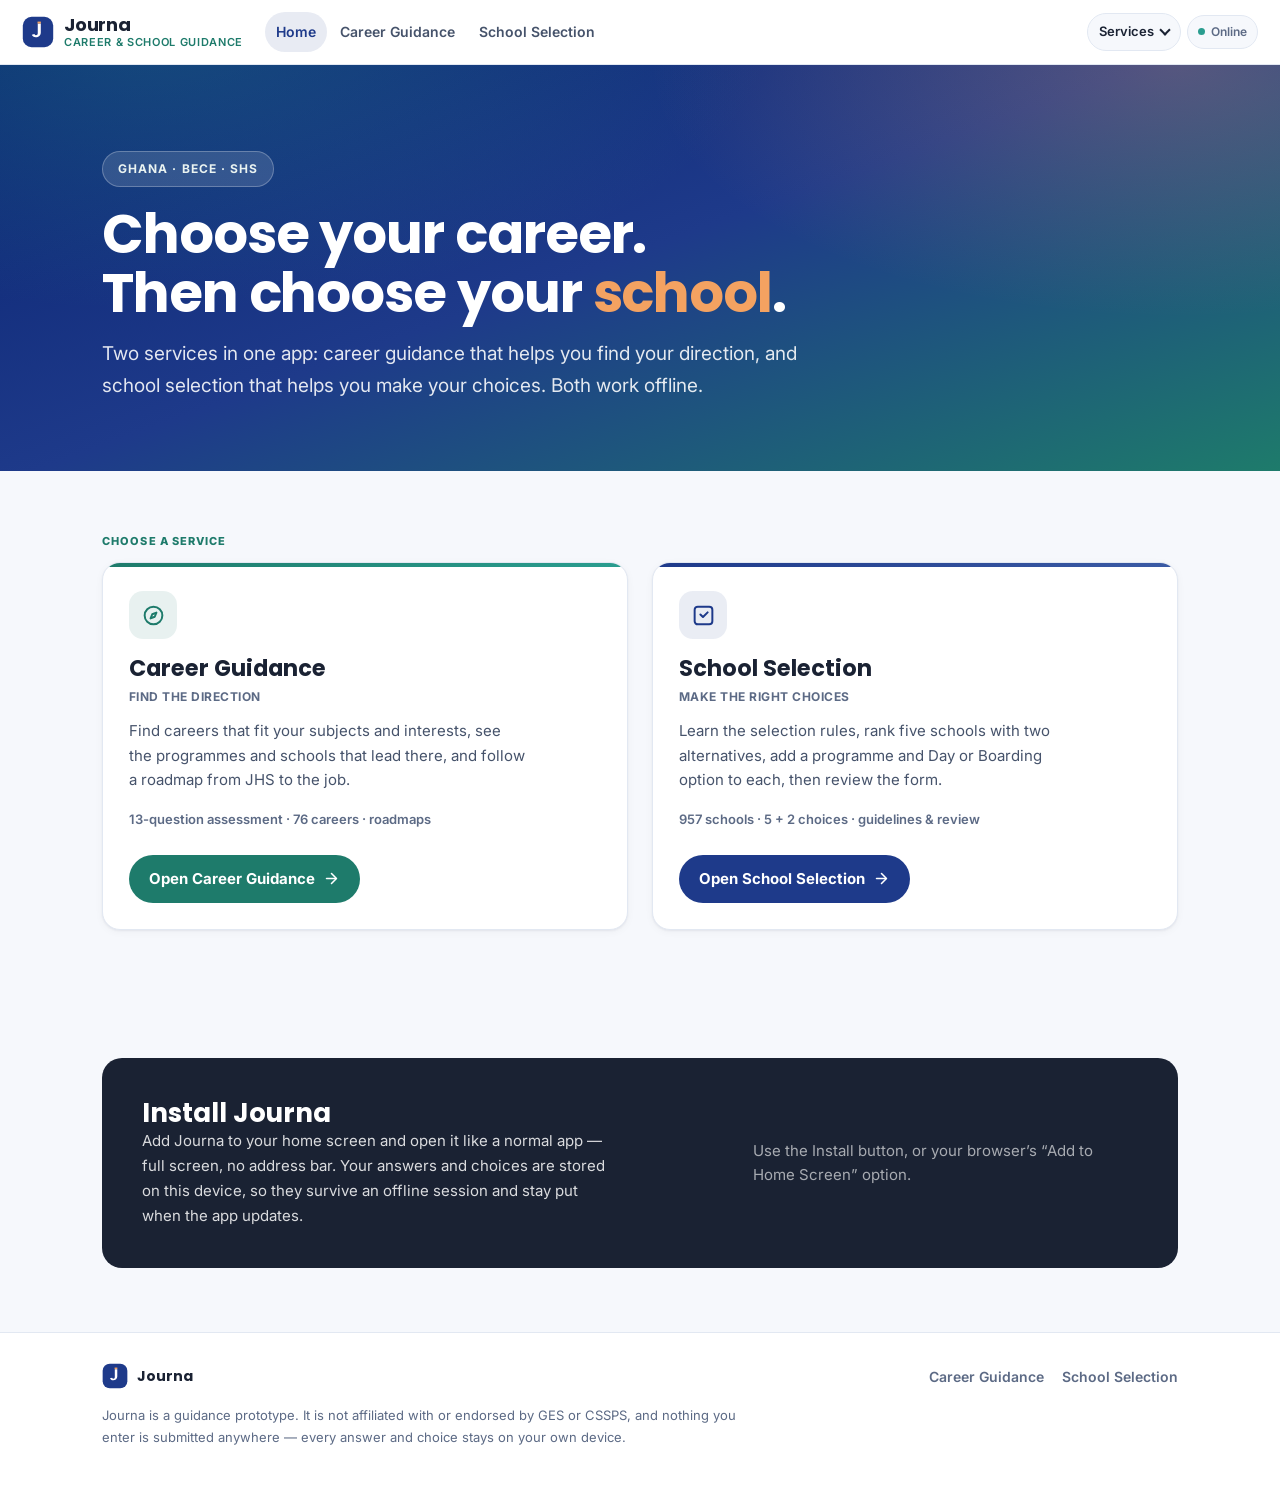
==== commit 0100d6bf: "Simplify unified landing page to a launcher; bump SW to 1.0.1" ====
--- a/index.html
+++ b/index.html
@@ -21,13 +21,14 @@
 <style>
 /* ============================================================
    JOURNA — application home.
-   Page styles only. The design tokens, colours, spacing rhythm
-   and chrome come from the shared shell (assets/journa/shell.css)
-   so the home page and the two services read as one product.
+   This page is a launcher, not a third version of the two
+   service home pages: it introduces the app, opens either
+   service in one tap and explains installation. Everything
+   else lives inside the service it belongs to.
    ============================================================ */
 
 :root {
-  --app-max: 1180px;
+  --app-max: 1120px;
   --app-shadow-sm: 0 1px 2px rgba(26, 34, 51, .06), 0 2px 8px rgba(26, 34, 51, .04);
   --app-shadow-lg: 0 8px 24px rgba(26, 34, 51, .10), 0 24px 56px rgba(26, 34, 51, .10);
 }
@@ -63,10 +64,10 @@
     radial-gradient(880px 420px at 92% 0%, rgba(244, 162, 97, .26), transparent 60%),
     linear-gradient(160deg, #0A2472 0%, #1E3A8A 48%, #1E7B6B 100%);
   color: var(--jn-white);
-  padding: clamp(44px, 7vw, 88px) 0 clamp(46px, 7vw, 84px);
-}
-
-.app-hero-inner { max-width: 760px; }
+  padding: clamp(48px, 7vw, 86px) 0 clamp(44px, 6vw, 70px);
+}
+
+.app-hero-inner { max-width: 720px; }
 
 .app-eyebrow {
   display: inline-flex; align-items: center; gap: 8px;
@@ -91,65 +92,32 @@
   margin-top: 16px;
   font-size: clamp(1rem, 2.3vw, 1.1875rem);
   color: rgba(255, 255, 255, .88);
-  max-width: 60ch;
-}
-
-.app-actions { display: flex; flex-wrap: wrap; gap: 12px; margin-top: 28px; }
-
-.app-btn {
-  display: inline-flex; align-items: center; justify-content: center; gap: 8px;
-  font: inherit; font-weight: 700; font-size: .9375rem;
-  padding: 13px 22px; border-radius: 999px;
-  text-decoration: none; border: 1px solid transparent;
-  min-height: 46px;
-  transition: transform .16s ease, background .16s ease, border-color .16s ease;
-}
-.app-btn:hover { transform: translateY(-1px); }
-.app-btn--primary { background: var(--jn-white); color: var(--jn-navy); }
-.app-btn--primary:hover { background: #EDF2FB; }
-.app-btn--ghost { background: rgba(255, 255, 255, .10); color: var(--jn-white); border-color: rgba(255, 255, 255, .34); }
-.app-btn--ghost:hover { background: rgba(255, 255, 255, .18); }
-
-.app-facts {
-  list-style: none; margin: 30px 0 0; padding: 0;
-  display: flex; flex-wrap: wrap; gap: 10px;
-}
-.app-facts li {
-  background: rgba(255, 255, 255, .10);
-  border: 1px solid rgba(255, 255, 255, .18);
-  border-radius: 999px;
-  padding: 6px 13px;
-  font-size: .8125rem; font-weight: 600; color: rgba(255, 255, 255, .92);
-}
-
-/* ---------- Sections ---------- */
-
-.app-section { padding: clamp(42px, 6vw, 72px) 0; }
-.app-section--alt { background: var(--jn-white); border-block: 1px solid var(--jn-line); }
-
-.app-section-head { max-width: 640px; margin-bottom: 30px; }
-.app-section-head h2 { font-size: clamp(1.375rem, 3.2vw, 1.875rem); letter-spacing: -.015em; }
-.app-section-head p { margin-top: 10px; color: var(--jn-muted); font-size: 1rem; }
+  max-width: 58ch;
+}
+
+/* ---------- Services ---------- */
+
+.app-section { padding: clamp(40px, 5.5vw, 64px) 0; }
 
 .app-kicker {
   display: block;
   font-size: .6875rem; font-weight: 800; letter-spacing: .1em; text-transform: uppercase;
-  color: var(--jn-teal); margin-bottom: 8px;
-}
-
-/* ---------- Service cards ---------- */
-
-.app-services { display: grid; gap: 22px; grid-template-columns: 1fr; }
+  color: var(--jn-teal); margin-bottom: 14px;
+}
+
+.app-services { display: grid; gap: 20px; grid-template-columns: 1fr; }
 
 .app-service {
   display: flex; flex-direction: column;
   background: var(--jn-white);
   border: 1px solid var(--jn-line);
   border-radius: 18px;
-  padding: 26px 24px 24px;
+  padding: 28px 26px 26px;
   box-shadow: var(--app-shadow-sm);
   position: relative; overflow: hidden;
-}
+  transition: box-shadow .2s ease, transform .2s ease;
+}
+.app-service:hover { box-shadow: var(--app-shadow-lg); transform: translateY(-2px); }
 .app-service::before {
   content: ""; position: absolute; inset: 0 0 auto; height: 4px;
 }
@@ -157,44 +125,34 @@
 .app-service--school::before { background: linear-gradient(90deg, var(--jn-navy), var(--jn-navy-light)); }
 
 .app-service__icon {
-  width: 46px; height: 46px; border-radius: 13px;
+  width: 48px; height: 48px; border-radius: 14px;
   display: inline-flex; align-items: center; justify-content: center;
-  margin-bottom: 14px;
+  margin-bottom: 16px;
 }
 .app-service--career .app-service__icon { background: rgba(30, 123, 107, .10); color: var(--jn-teal); }
 .app-service--school .app-service__icon { background: rgba(30, 58, 138, .09); color: var(--jn-navy); }
-.app-service__icon svg { width: 24px; height: 24px; fill: none; stroke: currentColor; stroke-width: 1.9; stroke-linecap: round; stroke-linejoin: round; }
-
-.app-service h3 { font-size: 1.25rem; }
+.app-service__icon svg { width: 25px; height: 25px; fill: none; stroke: currentColor; stroke-width: 1.9; stroke-linecap: round; stroke-linejoin: round; }
+
+.app-service h3 { font-size: clamp(1.25rem, 2.6vw, 1.4rem); }
 .app-service__tag {
-  display: inline-block; margin-top: 6px;
+  display: inline-block; margin-top: 5px;
   font-size: .75rem; font-weight: 700; letter-spacing: .04em; text-transform: uppercase;
   color: var(--jn-muted);
 }
-.app-service > p { margin-top: 10px; font-size: .9375rem; }
-
-.app-links { list-style: none; margin: 18px 0 0; padding: 0; display: grid; gap: 8px; flex: 1 1 auto; }
-.app-links a {
-  display: flex; align-items: center; gap: 10px;
-  text-decoration: none;
-  font-weight: 600; font-size: .9375rem; color: var(--jn-ink);
-  padding: 10px 12px; border-radius: var(--jn-radius-sm);
-  background: var(--jn-bg);
-  border: 1px solid transparent;
-  transition: border-color .16s ease, background .16s ease;
-}
-.app-links a:hover { border-color: var(--jn-line); background: var(--jn-white); }
-.app-links svg { width: 17px; height: 17px; flex: 0 0 auto; fill: none; stroke: currentColor; stroke-width: 2; stroke-linecap: round; stroke-linejoin: round; }
-.app-service--career .app-links svg { color: var(--jn-teal); }
-.app-service--school .app-links svg { color: var(--jn-navy); }
-.app-links a span { margin-left: auto; color: var(--jn-muted); font-weight: 500; font-size: .8125rem; }
-
-.app-service__cta { margin-top: 20px; }
+.app-service > p { margin-top: 12px; font-size: .9375rem; max-width: 44ch; }
+
+.app-service p.app-service__meta {
+  margin-top: 16px; max-width: none;
+  font-size: .8125rem; font-weight: 600; color: var(--jn-muted);
+}
+
+.app-service__cta { margin-top: auto; padding-top: 24px; }
 .app-cta {
   display: inline-flex; align-items: center; gap: 8px;
   font-weight: 700; font-size: .9375rem; text-decoration: none;
   padding: 12px 20px; border-radius: 999px; color: var(--jn-white);
   min-height: 44px;
+  transition: background .16s ease;
 }
 .app-cta svg { width: 17px; height: 17px; fill: none; stroke: currentColor; stroke-width: 2.2; stroke-linecap: round; stroke-linejoin: round; }
 .app-service--career .app-cta { background: var(--jn-teal); }
@@ -202,28 +160,7 @@
 .app-service--school .app-cta { background: var(--jn-navy); }
 .app-service--school .app-cta:hover { background: var(--jn-navy-dark); }
 
-/* ---------- Steps ---------- */
-
-.app-steps { display: grid; gap: 16px; grid-template-columns: 1fr; counter-reset: step; }
-
-.app-step {
-  background: var(--jn-white);
-  border: 1px solid var(--jn-line);
-  border-radius: 16px;
-  padding: 22px 20px;
-  position: relative;
-}
-.app-step__num {
-  width: 32px; height: 32px; border-radius: 50%;
-  background: var(--jn-navy); color: var(--jn-white);
-  display: inline-flex; align-items: center; justify-content: center;
-  font-family: var(--jn-display); font-weight: 700; font-size: .875rem;
-  margin-bottom: 12px;
-}
-.app-step h3 { font-size: 1.0625rem; }
-.app-step p { margin-top: 8px; font-size: .9375rem; color: var(--jn-muted); }
-
-/* ---------- Install panel ---------- */
+/* ---------- Install ---------- */
 
 .app-install {
   background: var(--jn-ink);
@@ -233,13 +170,20 @@
   display: grid; gap: 22px;
 }
 .app-install h2 { color: var(--jn-white); font-size: clamp(1.25rem, 2.8vw, 1.625rem); }
-.app-install p { font-size: .9375rem; }
-.app-install ul { margin: 16px 0 0; padding-left: 20px; display: grid; gap: 8px; font-size: .9375rem; }
+.app-install p { font-size: .9375rem; max-width: 52ch; }
 .app-install__cta { display: flex; flex-wrap: wrap; gap: 12px; align-items: center; }
+.app-btn {
+  display: inline-flex; align-items: center; justify-content: center; gap: 8px;
+  font: inherit; font-weight: 700; font-size: .9375rem;
+  padding: 12px 22px; border-radius: 999px;
+  text-decoration: none; border: 1px solid transparent;
+  min-height: 46px; cursor: pointer;
+  transition: background .16s ease;
+}
 .app-btn--install { background: var(--jn-orange); color: #3A2410; }
 .app-btn--install:hover { background: #F7B680; }
 .app-btn--install[hidden] { display: none; }
-.app-install__note { font-size: .8125rem; color: rgba(255, 255, 255, .62); }
+.app-install__note { font-size: .8125rem; color: rgba(255, 255, 255, .62); max-width: 30ch; }
 
 /* ---------- Footer ---------- */
 
@@ -259,19 +203,20 @@
 
 /* ---------- Responsive ---------- */
 
-@media (min-width: 600px) {
-  .app-steps { grid-template-columns: repeat(3, 1fr); }
-}
-
 @media (min-width: 860px) {
-  .app-services { grid-template-columns: repeat(2, 1fr); }
-  .app-install { grid-template-columns: 1.4fr 1fr; align-items: center; gap: 34px; }
+  .app-services { grid-template-columns: repeat(2, 1fr); gap: 24px; }
+  .app-install { grid-template-columns: 1.5fr 1fr; align-items: center; gap: 34px; }
 }
 
 @media (max-width: 599px) {
   .app-hero h1 { font-size: clamp(1.9rem, 8.5vw, 2.4rem); }
-  .app-actions .app-btn { width: 100%; }
-  .app-facts li { font-size: .75rem; }
+  .app-cta { width: 100%; justify-content: center; }
+}
+
+@media (max-width: 359px) {
+  .app-service { padding: 24px 20px 22px; }
+  .app-cta { padding: 11px 16px; font-size: .875rem; }
+  .app-cta svg { width: 15px; height: 15px; }
 }
 </style>
 </head>
@@ -287,34 +232,17 @@
         <span class="app-eyebrow">Ghana &middot; BECE &middot; SHS</span>
         <h1>Choose your career.<br>Then choose your <em>school</em>.</h1>
         <p class="app-lead">
-          Journa brings career discovery and school selection into a single app.
-          Explore the careers that fit you, learn what your subjects and the
-          selection rules require, then put your school choices together and check them.
+          Two services in one app: career guidance that helps you find your direction,
+          and school selection that helps you make your choices. Both work offline.
         </p>
-        <div class="app-actions">
-          <a class="app-btn app-btn--primary" href="career-guidance/JOURNA%20-Project/assessment.html">Start the career assessment</a>
-          <a class="app-btn app-btn--ghost" href="school-selection/guidelines/index.html">Read the selection guidelines</a>
-        </div>
-        <ul class="app-facts">
-          <li>76 career profiles</li>
-          <li>13-question assessment</li>
-          <li>957 schools</li>
-          <li>5 + 2 school choices</li>
-          <li>Works offline</li>
-        </ul>
       </div>
     </div>
   </section>
 
   <!-- ============ Services ============ -->
-  <section class="app-section">
+  <section class="app-section" aria-labelledby="services-title">
     <div class="app-wrap">
-      <div class="app-section-head">
-        <span class="app-kicker">Two services, one app</span>
-        <h2>Start with whichever one you need</h2>
-        <p>Both services sit inside the same Journa app. Nothing is hidden behind a sign-up,
-           and you can move between them at any time.</p>
-      </div>
+      <h2 class="app-kicker" id="services-title">Choose a service</h2>
 
       <div class="app-services">
 
@@ -324,32 +252,13 @@
           </span>
           <h3>Career Guidance</h3>
           <span class="app-service__tag">Find the direction</span>
-          <p>Work out which careers match your subjects, interests and working style — then see the
-             programmes and senior high schools that lead there.</p>
-          <ul class="app-links">
-            <li><a href="career-guidance/JOURNA%20-Project/assessment.html">
-              <svg viewBox="0 0 24 24"><circle cx="12" cy="12" r="8.5"/><path d="m14.8 9.2-1.6 4-4 1.6 1.6-4z"/></svg>
-              Assessment <span>13 questions</span></a></li>
-            <li><a href="career-guidance/JOURNA%20-Project/results.html">
-              <svg viewBox="0 0 24 24"><path d="M4 20V10"/><path d="M10 20V4"/><path d="M16 20v-7"/><path d="M21 20H3"/></svg>
-              My results <span>Top matches</span></a></li>
-            <li><a href="career-guidance/JOURNA%20-Project/career-library.html">
-              <svg viewBox="0 0 24 24"><rect x="3" y="7.5" width="18" height="12.5" rx="2"/><path d="M9 7.5V6a2 2 0 0 1 2-2h2a2 2 0 0 1 2 2v1.5"/><path d="M3 12.5h18"/></svg>
-              Career library <span>76 careers</span></a></li>
-            <li><a href="career-guidance/JOURNA%20-Project/shs-recommendation.html">
-              <svg viewBox="0 0 24 24"><path d="m3 9 9-5 9 5"/><path d="M5 10v9M10 10v9M14 10v9M19 10v9"/><path d="M3 21h18"/></svg>
-              Programme guide <span>Subjects</span></a></li>
-            <li><a href="career-guidance/JOURNA%20-Project/schools.html">
-              <svg viewBox="0 0 24 24"><path d="M12 3 3 8l9 5 9-5z"/><path d="M6 10.5V17c0 1.7 2.7 3 6 3s6-1.3 6-3v-6.5"/></svg>
-              School directory <span>957 schools</span></a></li>
-            <li><a href="career-guidance/JOURNA%20-Project/roadmap.html">
-              <svg viewBox="0 0 24 24"><circle cx="6" cy="18" r="2.5"/><circle cx="18" cy="6" r="2.5"/><path d="M8.5 18h5a3.5 3.5 0 0 0 0-7h-3a3.5 3.5 0 0 1 0-7h5"/></svg>
-              Career roadmaps <span>Steps</span></a></li>
-          </ul>
+          <p>Find careers that fit your subjects and interests, see the programmes and
+             schools that lead there, and follow a roadmap from JHS to the job.</p>
+          <p class="app-service__meta">13-question assessment &middot; 76 careers &middot; roadmaps</p>
           <div class="app-service__cta">
             <a class="app-cta" href="career-guidance/JOURNA%20-Project/index.html">
               Open Career Guidance
-              <svg viewBox="0 0 24 24"><path d="M5 12h13"/><path d="m12 5 7 7-7 7"/></svg>
+              <svg viewBox="0 0 24 24" aria-hidden="true"><path d="M5 12h13"/><path d="m12 5 7 7-7 7"/></svg>
             </a>
           </div>
         </article>
@@ -360,26 +269,13 @@
           </span>
           <h3>School Selection</h3>
           <span class="app-service__tag">Make the right choices</span>
-          <p>Learn the official selection rules, rank five main schools with two alternatives,
-             attach a programme and Day or Boarding option to each, then review the form.</p>
-          <ul class="app-links">
-            <li><a href="school-selection/guidelines/index.html">
-              <svg viewBox="0 0 24 24"><path d="M6 3h9l5 5v13a1 1 0 0 1-1 1H6a1 1 0 0 1-1-1V4a1 1 0 0 1 1-1z"/><path d="M14.5 3v5.5H20"/><path d="M8.5 13h7M8.5 17h5"/></svg>
-              Guidelines <span>The rules</span></a></li>
-            <li><a href="school-selection/selection/index.html">
-              <svg viewBox="0 0 24 24"><path d="M9 11l2.5 2.5L16 9"/><rect x="3.5" y="3.5" width="17" height="17" rx="3"/></svg>
-              Select schools <span>5 + 2 choices</span></a></li>
-            <li><a href="school-selection/review/index.html">
-              <svg viewBox="0 0 24 24"><path d="M4 6h16"/><path d="M4 12h16"/><path d="M4 18h9"/><circle cx="18.5" cy="18" r="2.5"/></svg>
-              Review &amp; print <span>Check your form</span></a></li>
-            <li><a href="school-selection/index.html">
-              <svg viewBox="0 0 24 24"><path d="M3 10.5 12 3l9 7.5"/><path d="M5.5 9.5V20h13V9.5"/></svg>
-              Service overview <span>How it works</span></a></li>
-          </ul>
+          <p>Learn the selection rules, rank five schools with two alternatives, add a
+             programme and Day or Boarding option to each, then review the form.</p>
+          <p class="app-service__meta">957 schools &middot; 5 + 2 choices &middot; guidelines &amp; review</p>
           <div class="app-service__cta">
             <a class="app-cta" href="school-selection/index.html">
               Open School Selection
-              <svg viewBox="0 0 24 24"><path d="M5 12h13"/><path d="m12 5 7 7-7 7"/></svg>
+              <svg viewBox="0 0 24 24" aria-hidden="true"><path d="M5 12h13"/><path d="m12 5 7 7-7 7"/></svg>
             </a>
           </div>
         </article>
@@ -388,54 +284,22 @@
     </div>
   </section>
 
-  <!-- ============ Steps ============ -->
-  <section class="app-section app-section--alt">
-    <div class="app-wrap">
-      <div class="app-section-head">
-        <span class="app-kicker">How it works</span>
-        <h2>Three steps from unsure to decided</h2>
-      </div>
-      <div class="app-steps">
-        <div class="app-step">
-          <span class="app-step__num">1</span>
-          <h3>Take the assessment</h3>
-          <p>Answer 13 questions about your subjects, interests and strengths. Your answers are
-             saved on the device as you go, so you can stop and come back.</p>
-        </div>
-        <div class="app-step">
-          <span class="app-step__num">2</span>
-          <h3>Read the rules</h3>
-          <p>Understand how the selection works — the five main choices, the two alternatives,
-             programme requirements and the Day or Boarding option for each school.</p>
-        </div>
-        <div class="app-step">
-          <span class="app-step__num">3</span>
-          <h3>Build and check</h3>
-          <p>Rank your schools, attach programmes, then review everything on one screen before
-             you fill the official form.</p>
-        </div>
-      </div>
-    </div>
-  </section>
-
   <!-- ============ Install ============ -->
-  <section class="app-section">
+  <section class="app-section" aria-labelledby="install-title">
     <div class="app-wrap">
       <div class="app-install">
         <div>
-          <h2>Install Journa and keep it on your phone</h2>
-          <p>Journa is a Progressive Web App. Install it from the browser menu or the button
-             below, then open it like a normal app — full screen, no address bar.</p>
-          <p class="app-install__note">Your assessment answers and school choices are stored on
-             this device, so they survive an offline session and stay put when you update.</p>
+          <h2 id="install-title">Install Journa</h2>
+          <p>Add Journa to your home screen and open it like a normal app — full screen,
+             no address bar. Your answers and choices are stored on this device, so they
+             survive an offline session and stay put when the app updates.</p>
         </div>
         <div class="app-install__cta">
           <button type="button" class="app-btn app-btn--install" data-journa-install hidden>
             Install Journa
           </button>
-          <a class="app-btn app-btn--ghost" href="career-guidance/JOURNA%20-Project/assessment.html">
-            Try the assessment first
-          </a>
+          <p class="app-install__note">Use the Install button, or your browser&rsquo;s
+             &ldquo;Add to Home Screen&rdquo; option.</p>
         </div>
       </div>
     </div>
@@ -457,7 +321,6 @@
       <nav aria-label="Footer">
         <a href="career-guidance/JOURNA%20-Project/index.html">Career Guidance</a>
         <a href="school-selection/index.html">School Selection</a>
-        <a href="manifest.webmanifest">App manifest</a>
       </nav>
     </div>
     <p class="app-disclaimer">Journa is a guidance prototype. It is not affiliated with or endorsed by
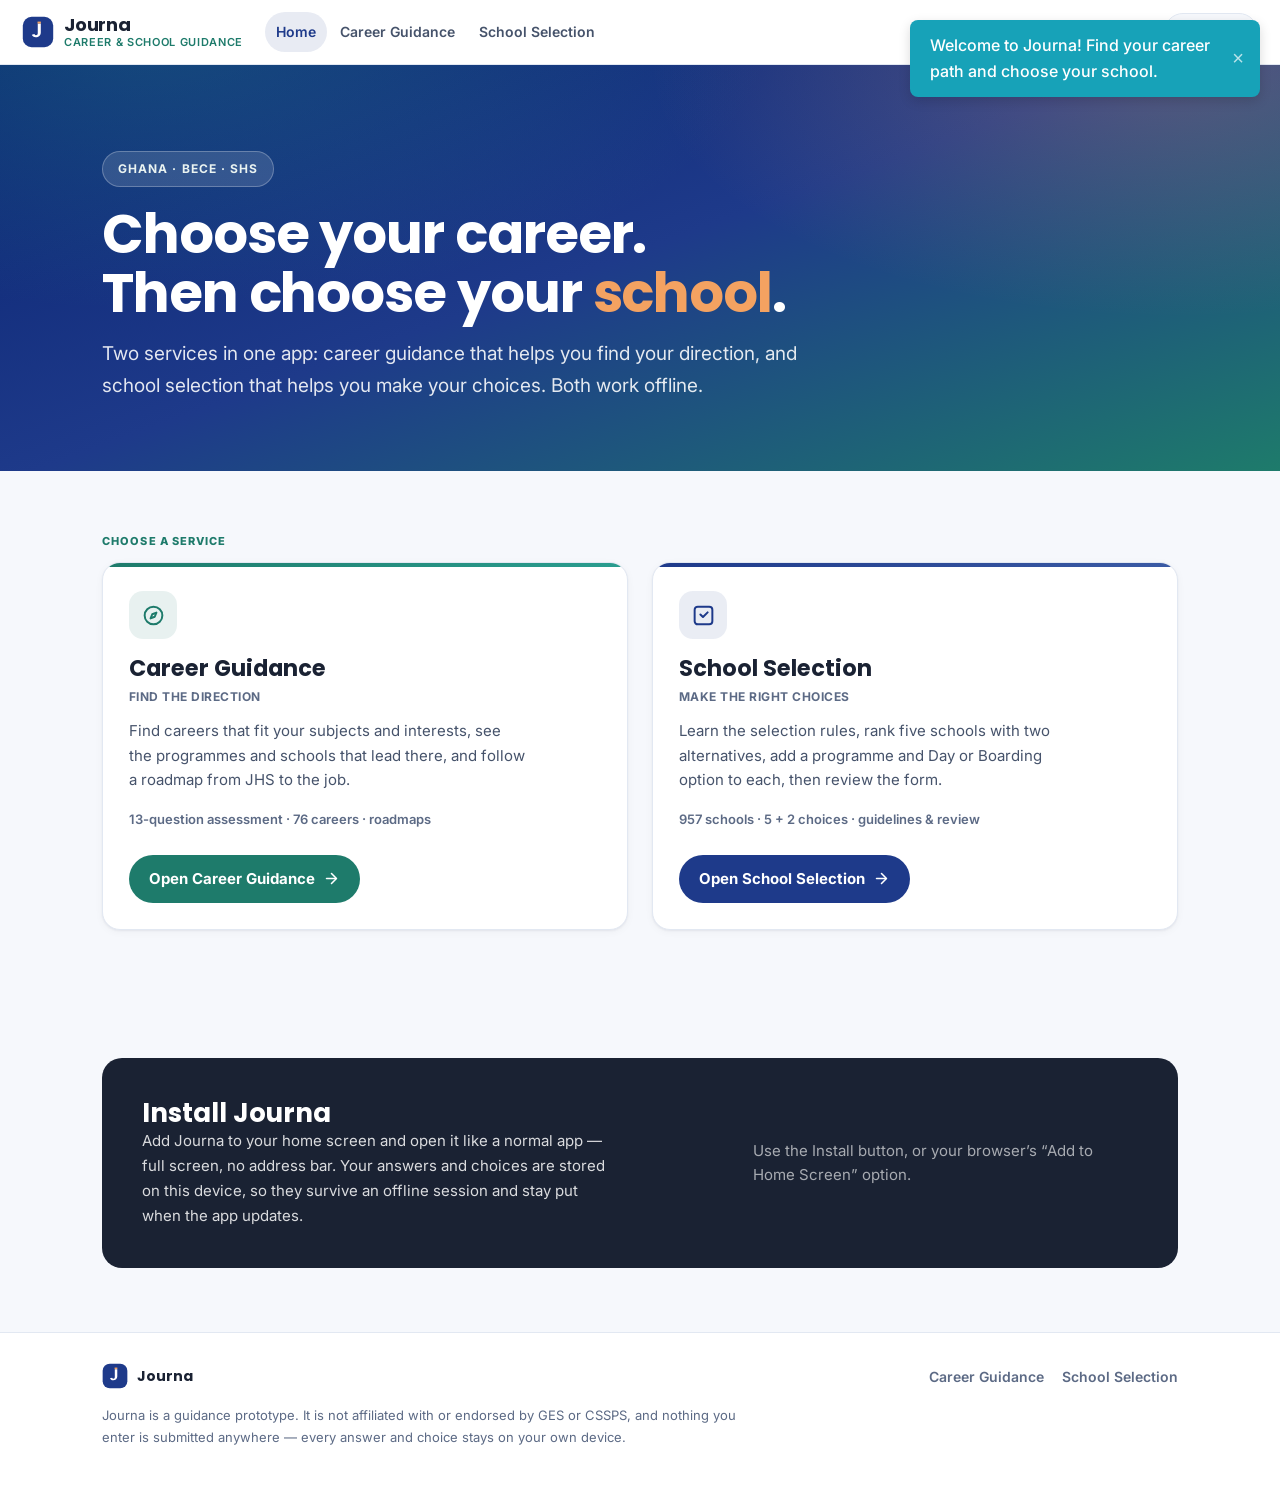
==== commit 08d04656: "Move welcome notification from career guidance to unified landing page" ====
--- a/index.html
+++ b/index.html
@@ -330,5 +330,16 @@
 </footer>
 
 <script type="module" src="assets/journa/shell.js"></script>
+<script type="module">
+  import { showNotification } from './career-guidance/JOURNA -Project/js/utils.js';
+
+  // Welcome the user only on a fresh visit. Once shown in this browser session,
+  // the flag persists, so navigating away and back (or reloading) does not
+  // re-trigger the welcome.
+  if (!sessionStorage.getItem('journa_welcome_shown')) {
+    showNotification('Welcome to Journa! Find your career path and choose your school.', 'info', 4000);
+    sessionStorage.setItem('journa_welcome_shown', 'true');
+  }
+</script>
 </body>
 </html>
--- a/assets/journa/shell.css
+++ b/assets/journa/shell.css
@@ -324,43 +324,7 @@
     background: var(--jn-navy-dark);
 }
 
-.jn-netstatus {
-    display: inline-flex;
-    align-items: center;
-    gap: 6px;
-    font-size: .75rem;
-    font-weight: 600;
-    color: var(--jn-muted);
-    padding: 6px 10px;
-    border-radius: 999px;
-    background: var(--jn-bg);
-    border: 1px solid var(--jn-line);
-    white-space: nowrap;
-}
-
-.jn-netstatus::before {
-    content: "";
-    width: 7px;
-    height: 7px;
-    border-radius: 50%;
-    background: var(--jn-teal-light);
-    flex: 0 0 auto;
-}
-
-.jn-netstatus[data-state='offline'] {
-    color: #8A5A12;
-    background: #FFF7E8;
-    border-color: #F3D9A6;
-}
-
-.jn-netstatus[data-state='offline']::before {
-    background: var(--jn-orange);
-}
-
-.jn-netstatus[data-state='syncing']::before {
-    background: var(--jn-navy-light);
-    animation: jn-pulse 1.1s ease-in-out infinite;
-}
+/* (network status badge removed; offline state is announced by .jn-offlinebar) */
 
 @keyframes jn-pulse {
     0%, 100% { opacity: 1; }
@@ -689,14 +653,6 @@
     .jn-appbar__name {
         font-size: 1rem;
     }
-
-    .jn-netstatus span {
-        display: none;
-    }
-
-    .jn-netstatus {
-        padding: 8px;
-    }
 }
 
 /* ---------- Targeted responsive fixes ---------- */
@@ -756,8 +712,4 @@
     .jn-sheet__panel {
         animation: none;
     }
-
-    .jn-netstatus[data-state='syncing']::before {
-        animation: none;
-    }
-}
+}
